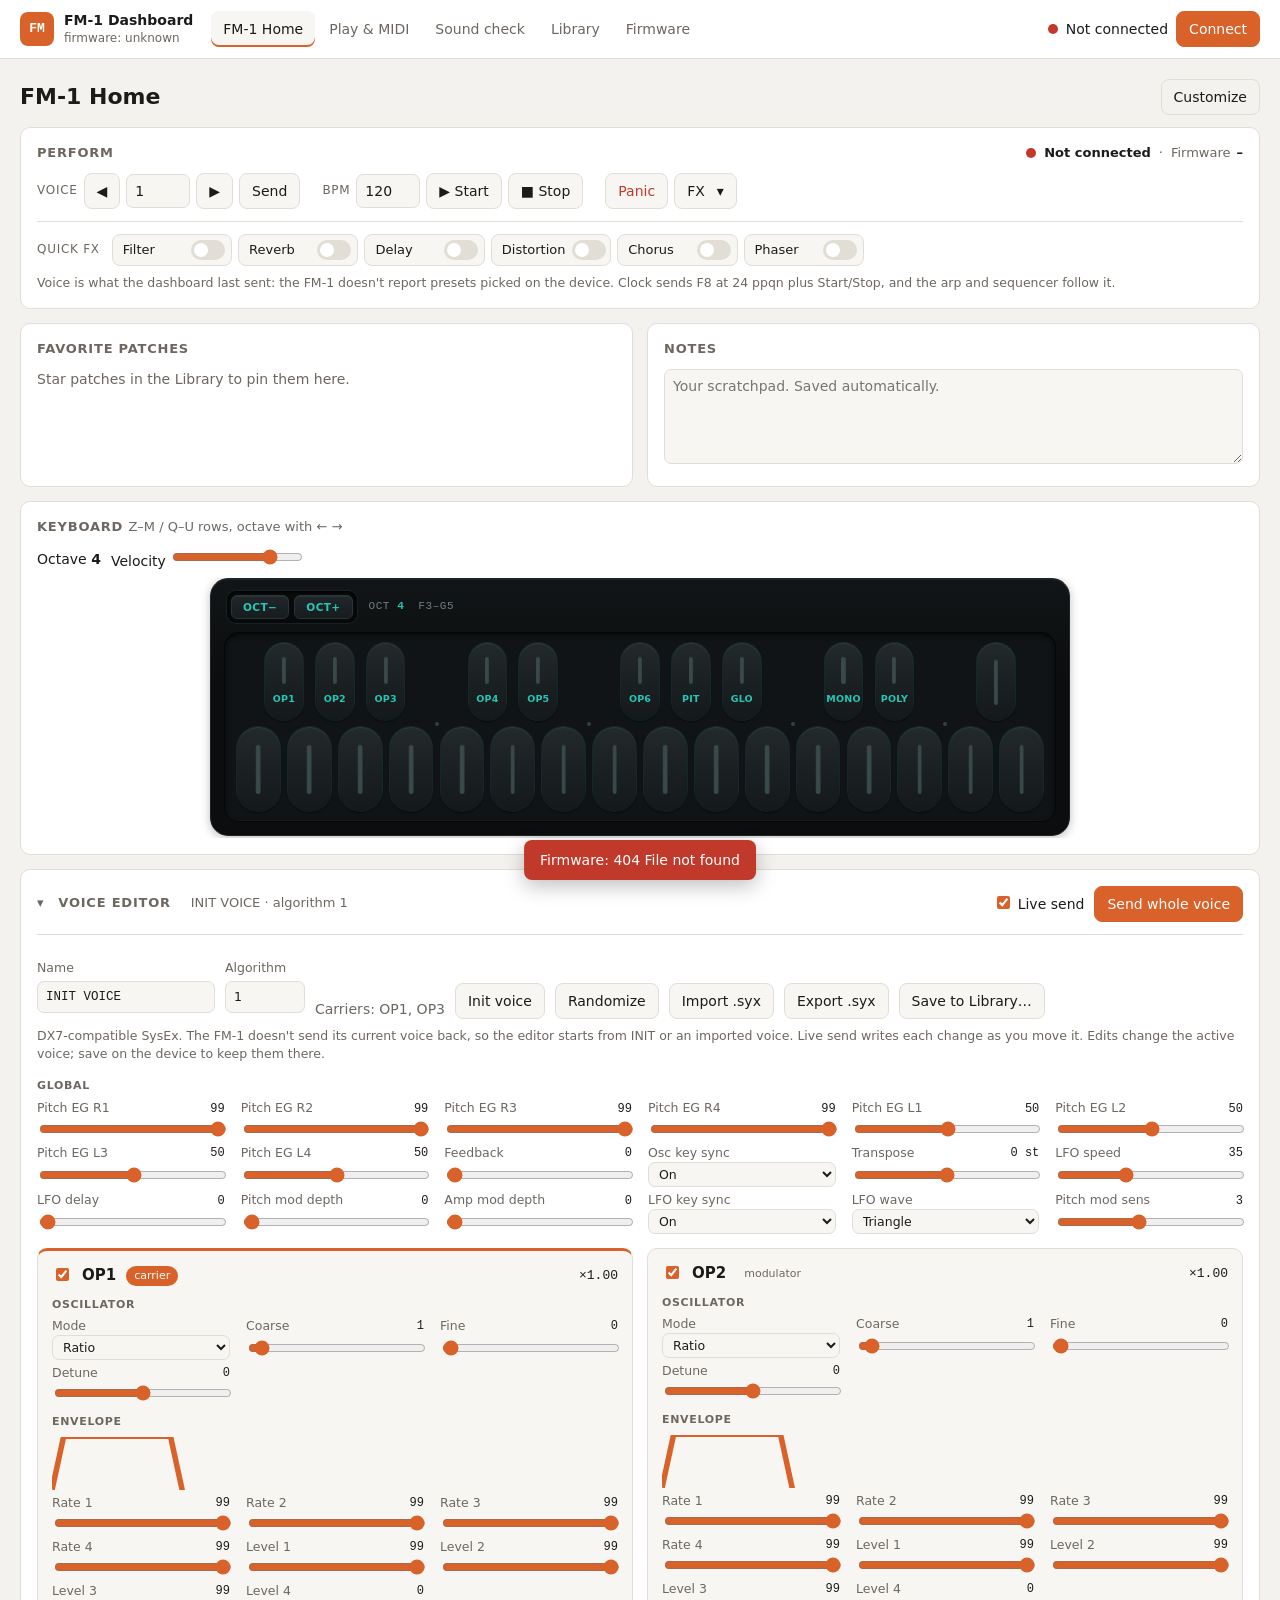
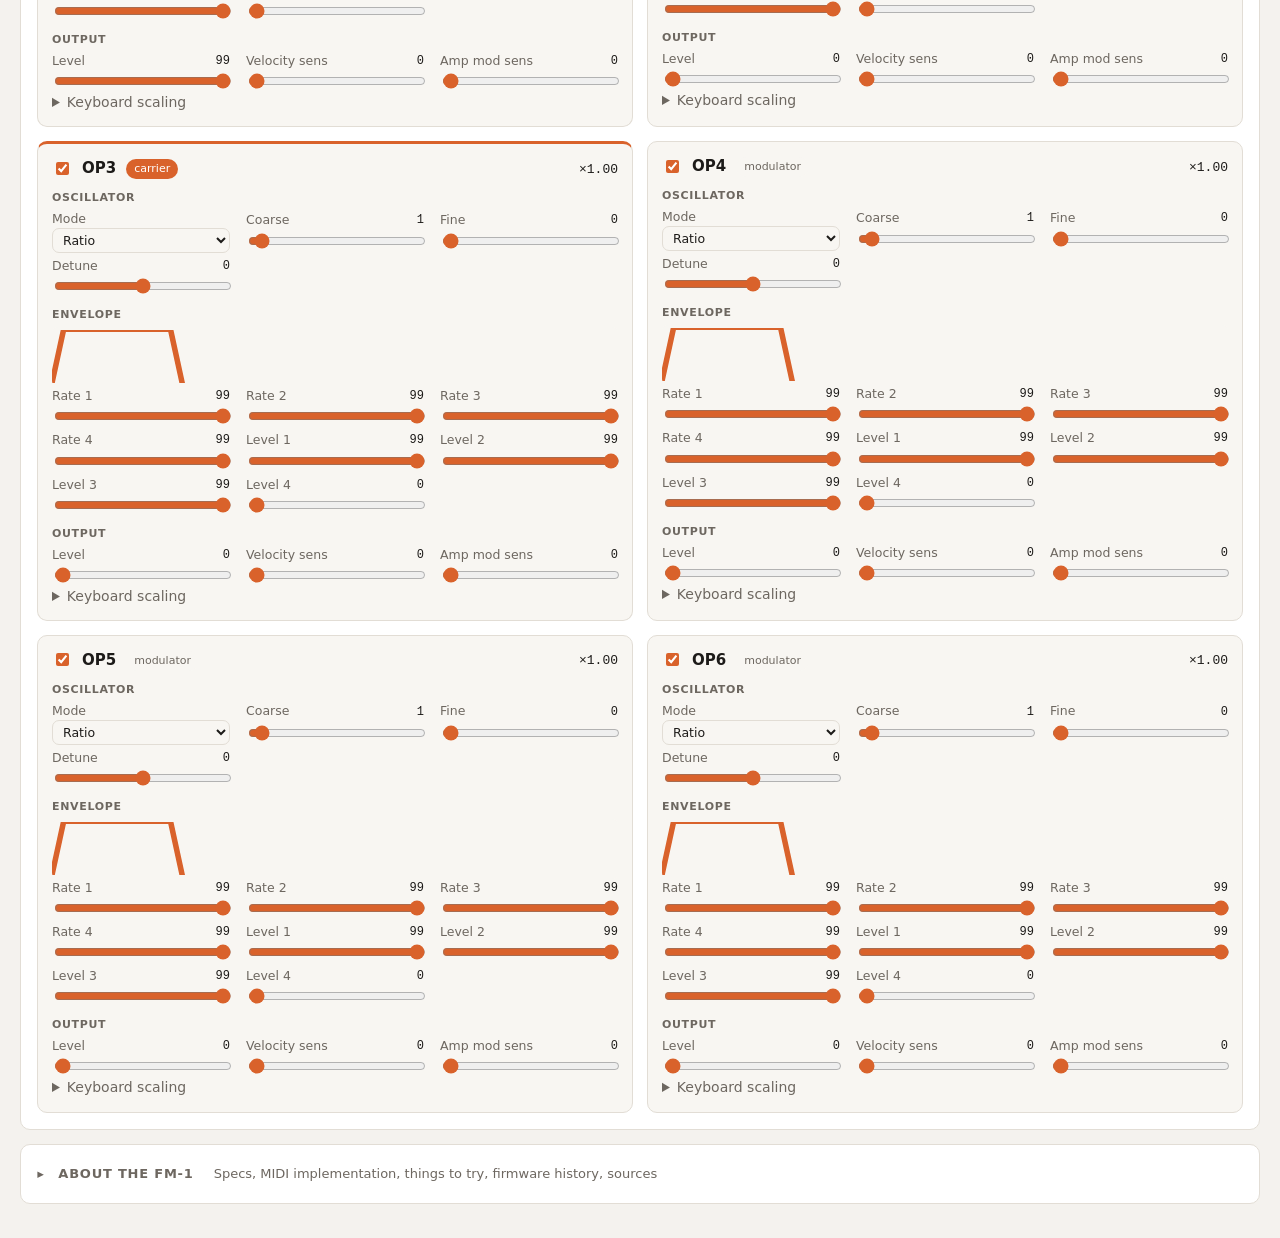
==== web/index.html @ 39724016 "Sound check: mode follows the MIDI port, auto-log stock after a revert, compact list, Run all tests " ====
<!doctype html>
<html lang="en">
<head>
  <meta charset="utf-8">
  <meta name="viewport" content="width=device-width, initial-scale=1">
  <title>FM-1 Dashboard</title>
  <link rel="icon" href="data:image/svg+xml,%3Csvg xmlns='http://www.w3.org/2000/svg' viewBox='0 0 32 32'%3E%3Crect width='32' height='32' rx='7' fill='%23e8743b'/%3E%3Ctext x='16' y='22' font-family='monospace' font-size='14' font-weight='700' text-anchor='middle' fill='white'%3EFM%3C/text%3E%3C/svg%3E">
  <link rel="stylesheet" href="style.css">
  <link rel="stylesheet" href="css/home.css">
  <link rel="stylesheet" href="css/keys.css">
  <link rel="stylesheet" href="css/play.css">
  <link rel="stylesheet" href="css/library.css">
  <link rel="stylesheet" href="css/firmware.css">
</head>
<body>
  <header class="topbar">
    <div class="brand"><span class="logo">FM</span><div><strong>FM-1 Dashboard</strong><small id="fwBadge">firmware: unknown</small></div></div>
    <nav id="tabs" role="tablist">
      <button data-tab="home" class="active">FM-1 Home</button>
      <button data-tab="play">Play &amp; MIDI</button>
      <button data-tab="check">Sound check</button>
      <button data-tab="library">Library</button>
      <button data-tab="firmware">Firmware</button>
    </nav>
    <div class="conn">
      <span id="connDot" class="dot off"></span>
      <span id="connText">Not connected</span>
      <button id="connectBtn" class="primary">Connect</button>
    </div>
  </header>

  <div id="stockWarn" class="banner hidden">
    The device is logged as running <b id="stockWarnName"></b>. Voice and FX controls target the stock M-VAVE firmware and may do nothing (or something else) here.
  </div>

  <main>
    <!-- FM-1 HOME: perform + FX, favorites, notes, keyboard, voice editor, about ---------- -->
    <section id="tab-home" class="tab active">
      <div class="section-head">
        <h1>FM-1 Home</h1>
        <button id="customizeBtn" class="ghost" aria-expanded="false" aria-controls="customizePanel">Customize</button>
      </div>
      <div id="customizePanel" class="card hidden">
        <h3>Show on FM-1 Home</h3>
        <div id="widgetToggles" class="toggles"></div>
      </div>

      <div class="card home-panel">
        <div class="panel-top">
          <h3>Perform</h3>
          <div class="widget dev-status" data-widget="status">
            <span id="homeDot" class="dot off"></span><b id="homeConn">Not connected</b>
            <span class="sep">·</span><span class="muted">Firmware</span> <b id="homeFw">–</b>
          </div>
        </div>
        <div class="widget" data-widget="perform">
          <div class="perform-bar">
            <div class="grp" role="group" aria-label="Program change">
              <span class="lbl">Voice</span>
              <button id="pcDown" title="Previous program" aria-label="Previous program">◀</button>
              <input id="pcNum" type="number" min="1" max="128" value="1" aria-label="Program number">
              <button id="pcUp" title="Next program" aria-label="Next program">▶</button>
              <button id="pcSend">Send</button>
            </div>
            <div class="grp" role="group" aria-label="MIDI clock">
              <span class="lbl">BPM</span>
              <input id="bpm" type="number" min="30" max="300" value="120" aria-label="Clock BPM">
              <button id="clockStart">▶ Start</button>
              <button id="clockStop">■ Stop</button>
            </div>
            <div class="grp">
              <button id="panicBtn" class="danger">Panic</button>
              <button id="fxToggle" class="fx-toggle" aria-expanded="false" aria-controls="fxPanel">FX<span id="fxOnCount" class="fx-count"></span><span class="caret" aria-hidden="true">▾</span></button>
            </div>
          </div>
          <div id="fxPanel" class="fx-panel hidden">
            <div class="fx-panel-head">
              <label class="fx-ch">FX channel <select id="fxCh"></select></label>
              <span class="muted">CC 0–23. CC 1 here is Filter Type, not the mod wheel.</span>
              <div class="row">
                <button id="fxSendAll" class="primary">Send all</button>
                <button id="fxSave">Save to Library…</button>
              </div>
            </div>
            <div id="fxGrid" class="fx-grid"></div>
          </div>
        </div>
        <div class="widget quick-strip" data-widget="quickfx">
          <span class="lbl">Quick FX</span>
          <div id="quickFx" class="fx-quick"></div>
        </div>
        <p class="hint widget" data-widget="perform">Voice is what the dashboard last sent: the FM-1 doesn't report presets picked on the device. Clock sends F8 at 24 ppqn plus Start/Stop, and the arp and sequencer follow it.</p>
      </div>

      <div class="grid home-duo">
        <div class="card widget" data-widget="favorites">
          <h3>Favorite patches</h3>
          <div id="favList" class="chips"><span class="muted">Star patches in the Library to pin them here.</span></div>
        </div>
        <div class="card widget" data-widget="notes">
          <h3>Notes</h3>
          <textarea id="userNotes" rows="4" placeholder="Your scratchpad. Saved automatically."></textarea>
        </div>
      </div>

      <div class="card widget" data-widget="keys">
        <h3>Keyboard <small class="muted">Z–M / Q–U rows, octave with ← →</small></h3>
        <div class="row"><span>Octave <b id="octLabel">4</b></span> <label>Velocity <input id="velocity" type="range" min="1" max="127" value="100"></label></div>
        <div id="kbHome" class="keyboard"></div>
      </div>

      <div class="card widget home-sec" data-widget="voice">
        <div class="sec-bar">
          <button class="sec-toggle" aria-expanded="true" aria-controls="voiceBody"><span class="caret" aria-hidden="true">▾</span>Voice editor</button>
          <span id="voiceSummary" class="muted sec-sum"></span>
          <div class="row sec-actions">
            <label><input id="liveSend" type="checkbox" checked> Live send</label>
            <button id="sendVoice" class="primary">Send whole voice</button>
          </div>
        </div>
        <div id="voiceBody" class="sec-body">
          <div class="row wrap">
            <label class="stack">Name <input id="voiceName" maxlength="10" class="mono"></label>
            <label class="stack">Algorithm <input id="algNum" type="number" min="1" max="32"></label>
            <span id="carriers" class="muted"></span>
            <button id="initVoiceBtn">Init voice</button>
            <button id="randVoiceBtn">Randomize</button>
            <label class="file-btn">Import .syx<input id="syxFile" type="file" accept=".syx,.SYX" hidden></label>
            <button id="exportSyx">Export .syx</button>
            <button id="saveVoicePatch">Save to Library…</button>
          </div>
          <div id="bankPick" class="hidden">
            <h3>Bank <small id="bankName" class="muted"></small></h3>
            <div id="bankVoices" class="chips"></div>
          </div>
          <p class="hint">DX7-compatible SysEx. The FM-1 doesn't send its current voice back, so the editor starts from INIT or an imported voice. Live send writes each change as you move it. Edits change the active voice; save on the device to keep them there.</p>
          <h4 class="sub">Global</h4>
          <div id="globalParams" class="param-grid"></div>
          <div id="opGrid" class="op-grid"></div>
        </div>
      </div>

      <div class="card widget home-sec" data-widget="explore">
        <div class="sec-bar">
          <button class="sec-toggle" aria-expanded="false" aria-controls="exploreBody"><span class="caret" aria-hidden="true">▾</span>About the FM-1</button>
          <span class="muted sec-sum">Specs, MIDI implementation, things to try, firmware history, sources</span>
        </div>
        <div id="exploreBody" class="sec-body hidden"></div>
      </div>
    </section>

    <!-- PLAY & MIDI -------------------------------------------------- -->
    <section id="tab-play" class="tab">
      <h1>Play &amp; MIDI <small class="muted">generic MIDI I/O, any device</small></h1>
      <div class="grid two">
        <div class="card">
          <h3>Ports &amp; channel</h3>
          <label class="stack">Output <select id="outSel"></select></label>
          <label class="stack">Input <select id="inSel"></select></label>
          <div class="row">
            <label class="stack">Note channel <select id="noteCh"></select></label>
            <label class="stack">SysEx spacing (ms) <input id="sysexGap" type="number" min="0" max="50" value="4"></label>
          </div>
          <p class="hint">The keyboard and controllers use the note channel. SysEx spacing is the pause between messages when the dashboard sends a burst of SysEx; raise it if the device drops data.</p>
          <div class="row"><button id="releaseBtn">Release MIDI port</button><span class="hint">Windows MIDI ports are exclusive: release them before another app (an editor or updater) opens the device.</span></div>
        </div>
        <div class="card">
          <h3>Controllers</h3>
          <label class="stack">Modulation (CC 1) <input id="modWheel" type="range" min="0" max="127" value="0"></label>
          <label class="stack">Pitch bend <input id="pitchBend" type="range" min="-8192" max="8191" value="0"></label>
          <label class="stack">Channel aftertouch <input id="aftertouch" type="range" min="0" max="127" value="0"></label>
          <div class="row"><label><input id="sustain" type="checkbox"> Sustain (CC 64)</label></div>
        </div>
      </div>
      <div class="grid two">
        <div class="card">
          <h3>Send a message</h3>
          <div class="row wrap play-msg">
            <label class="stack">Channel <select id="msgCh"></select></label>
            <label class="stack">Program (1–128) <input id="msgPc" type="number" min="1" max="128" value="1"></label>
            <label class="stack">Bank MSB <input id="msgBankMsb" type="number" min="0" max="127" placeholder="–"></label>
            <label class="stack">Bank LSB <input id="msgBankLsb" type="number" min="0" max="127" placeholder="–"></label>
            <button id="msgPcSend">Send PC</button>
          </div>
          <div class="row wrap play-msg">
            <label class="stack">CC (0–127) <input id="msgCc" type="number" min="0" max="127" value="7"></label>
            <label class="stack grow">Value <span class="row play-val"><input id="msgCcVal" type="range" min="0" max="127" value="100"><output id="msgCcValOut" class="mono">100</output></span></label>
            <button id="msgCcSend">Send CC</button>
          </div>
          <p class="hint"><b id="msgCcName">Volume</b>. Moving the value slider sends live. Bank Select (CC 0 / 32) goes out before the program only when filled in.</p>
        </div>
        <div class="card">
          <h3>Send raw</h3>
          <div class="row"><input id="rawHex" class="mono grow" placeholder="e.g. 90 3C 64   or   F0 7E 7F 06 01 F7"><button id="rawSend">Send</button></div>
          <div class="row"><button id="idReq" class="ghost">Identity request</button><span class="hint">Asks the connected instrument who it is (Universal SysEx). Replies, if any, show in the monitor.</span></div>
        </div>
      </div>
      <div class="card">
        <h3>Keyboard</h3>
        <div id="kbPlay" class="keyboard big"></div>
      </div>
      <div class="grid two">
        <div class="card">
          <div class="section-head"><h3>MIDI monitor</h3>
            <div class="row">
              <select id="monFilter" title="Show only this message type">
                <option value="all">All</option><option value="note">Notes</option><option value="cc">CC</option>
                <option value="pc">Program</option><option value="touch">Bend &amp; aftertouch</option>
                <option value="sysex">SysEx</option><option value="system">System / clock</option>
              </select>
              <label><input id="monOut" type="checkbox" checked> show sent</label>
              <label><input id="monClock" type="checkbox"> show clock</label>
              <button id="monExport" class="ghost">Export</button>
              <button id="monClear" class="ghost">Clear</button>
            </div>
          </div>
          <div id="monitor" class="log"></div>
        </div>
        <div class="card">
          <div class="section-head"><h3>CC discovery</h3><button id="ccClear" class="ghost">Clear</button></div>
          <p class="hint">Every controller received shows up here with its last value and range. Move a knob or fader on the device to see what it sends. Click a row to load it into <i>Send a message</i>.</p>
          <table class="table" id="ccTable"><thead><tr><th>Ch</th><th>CC</th><th>Standard name</th><th>Value</th><th>Range</th><th>Count</th></tr></thead><tbody></tbody></table>
        </div>
      </div>
    </section>

    <!-- SOUND CHECK -------------------------------------------------- -->
    <section id="tab-check" class="tab">
      <div class="section-head">
        <h1>Sound check</h1>
        <div class="row"><span id="checkSummary" class="muted"></span><button id="checkReset" class="ghost">Clear answers</button></div>
      </div>
      <div class="card safety">
        Turn the FM-1's volume up and listen. Each step plays a <b>BEFORE</b> and an <b>AFTER</b>, and the caption shows
        which is playing; answer whether you heard the difference. <b>Run all tests</b> goes through every step and waits
        for each answer. Steps put the synth back afterwards; nothing is saved on the device. The mode follows the
        firmware the FM-1's port shows.
      </div>
      <div id="checkHead" class="card"></div>
      <div id="checkList" class="check-list"></div>
    </section>

    <!-- LIBRARY ------------------------------------------------------ -->
    <section id="tab-library" class="tab">
      <div class="section-head">
        <h1>Library</h1>
        <div class="row">
          <button id="libNew" class="primary">Save current…</button>
          <label class="file-btn">Import JSON<input id="libImport" type="file" accept=".json" hidden></label>
        </div>
      </div>
      <div class="lib-toolbar">
        <input id="libSearch" type="search" placeholder="Search…" aria-label="Search patches">
        <label>Firmware <select id="libFw"></select></label>
        <label>Sort <select id="libSort">
          <option value="name">Name</option>
          <option value="firmware">Firmware</option>
          <option value="modified">Recently modified</option>
        </select></label>
        <label><input id="libGroup" type="checkbox"> Group by firmware</label>
      </div>
      <div id="libStatus" class="lib-status"></div>
      <p class="hint">Each patch is saved for one firmware, in one of that firmware's formats: a stock patch holds a voice (156 DX7 params), an FX snapshot and a program number; other firmwares store parameters, CCs or SysEx as described in <code>firmware/formats/</code>. Sending a patch made for another firmware than the one logged on the device asks first. Files live in <code>data/patches/</code>, so they're easy to back up or keep in git.</p>
      <div id="libList"></div>
    </section>

    <!-- FIRMWARE ----------------------------------------------------- -->
    <section id="tab-firmware" class="tab">
      <div class="section-head">
        <h1>Firmware</h1>
        <div class="row"><span id="fwChecked" class="muted"></span><button id="fwRefresh" class="primary">Check for updates</button><button id="fwReveal">Open library folder</button></div>
      </div>
      <div class="fw-top">
        <div class="card safety fw-safe">
          <div class="safe-item"><span class="safe-ic"><svg viewBox="0 0 24 24" class="ic"><path d="M9 2v5M15 2v5M6 7h12v4a6 6 0 0 1-12 0zM12 17v5"/></svg></span><span>Keep USB + power connected while flashing</span></div>
          <div class="safe-item"><span class="safe-ic"><svg viewBox="0 0 24 24" class="ic"><path d="M12 4l8 9H4zM4 18h16"/></svg></span><span>Release the MIDI port before M-UPGRADE</span></div>
          <div class="safe-item"><span class="safe-ic"><svg viewBox="0 0 24 24" class="ic"><circle cx="12" cy="12" r="9"/><circle cx="12" cy="12" r="4"/><path d="M5.6 5.6l3.6 3.6M18.4 5.6l-3.6 3.6M5.6 18.4l3.6-3.6M18.4 18.4l-3.6-3.6"/></svg></span><span>Hold <b>OCT−</b> at power-on for USB rescue</span></div>
          <div class="safe-item"><span class="safe-ic"><svg viewBox="0 0 24 24" class="ic"><path d="M9 14L4 9l5-5M4 9h11a5 5 0 0 1 0 10h-3"/></svg></span><span>Stock V15 + M-UPGRADE = way back</span></div>
        </div>
        <div class="card">
          <h3>On the device</h3>
          <div class="row wrap">
            <select id="fwInstalledSel"></select>
            <input id="fwInstalledVer" placeholder="version, e.g. V15">
            <input id="fwInstalledNote" class="grow" placeholder="note (optional)">
            <button id="fwMarkInstalled">Log</button>
          </div>
          <details><summary class="muted">History</summary><table class="table" id="fwHistory"><tbody></tbody></table></details>
        </div>
      </div>
      <div id="fwCards"></div>
    </section>

  </main>

  <div id="toast" class="toast hidden"></div>
  <script type="module" src="app.js"></script>
</body>
</html>
---- web/style.css ----
:root {
  --bg: #f4f2ee;
  --panel: #ffffff;
  --panel-2: #f8f6f2;
  --ink: #1d1b19;
  --muted: #6d6760;
  --line: #e2ddd5;
  --accent: #d9622b;
  --accent-ink: #ffffff;
  --ok: #2f8f5b;
  --warn: #b7791f;
  --bad: #c0392b;
  --key-white: #fdfcfa;
  --key-black: #2a2724;
  --key-on: #f0a070;
  --radius: 10px;
  --mono: ui-monospace, "Cascadia Mono", Consolas, monospace;
}
@media (prefers-color-scheme: dark) {
  :root:not([data-theme="light"]) {
    --bg: #161514; --panel: #201f1d; --panel-2: #282624; --ink: #ece8e2; --muted: #9a938a;
    --line: #36332f; --accent: #ec7a43; --key-white: #d9d4cc; --key-black: #121110; --key-on: #ec7a43;
  }
}
:root[data-theme="dark"] {
  --bg: #161514; --panel: #201f1d; --panel-2: #282624; --ink: #ece8e2; --muted: #9a938a;
  --line: #36332f; --accent: #ec7a43; --key-white: #d9d4cc; --key-black: #121110; --key-on: #ec7a43;
}

* { box-sizing: border-box; }
body {
  margin: 0; background: var(--bg); color: var(--ink);
  font: 14px/1.45 system-ui, -apple-system, "Segoe UI", sans-serif;
}
h1 { font-size: 22px; margin: 0 0 14px; }
h3 { font-size: 13px; text-transform: uppercase; letter-spacing: .06em; color: var(--muted); margin: 0 0 10px; }
h1 small, h3 small { text-transform: none; letter-spacing: 0; font-weight: 400; font-size: 13px; }
a { color: var(--accent); }
code, .mono { font-family: var(--mono); }
.muted { color: var(--muted); }
.hint { color: var(--muted); font-size: 12.5px; margin: 8px 0 0; }
.hidden { display: none !important; }

/* top bar */
.topbar {
  position: sticky; top: 0; z-index: 10; display: flex; align-items: center; gap: 18px;
  padding: 10px 20px; background: var(--panel); border-bottom: 1px solid var(--line); flex-wrap: wrap;
}
.brand { display: flex; align-items: center; gap: 10px; }
.brand small { display: block; color: var(--muted); font-size: 12px; }
.logo {
  width: 34px; height: 34px; border-radius: 8px; background: var(--accent); color: var(--accent-ink);
  display: grid; place-items: center; font: 700 13px var(--mono);
}
nav { display: flex; gap: 2px; flex-wrap: wrap; flex: 1; }
nav button { background: none; border: 0; padding: 8px 12px; border-radius: 8px; color: var(--muted); font-weight: 500; }
nav button:hover { background: var(--panel-2); color: var(--ink); }
nav button.active { background: var(--panel-2); color: var(--ink); box-shadow: inset 0 -2px var(--accent); }
.conn { display: flex; align-items: center; gap: 8px; }
.dot { width: 10px; height: 10px; border-radius: 50%; background: var(--muted); }
.dot.on { background: var(--ok); box-shadow: 0 0 0 3px color-mix(in srgb, var(--ok) 25%, transparent); }
.dot.off { background: var(--bad); }

main { padding: 20px; max-width: 1400px; margin: 0 auto; }
.tab { display: none; }
.tab.active { display: block; }
.section-head { display: flex; justify-content: space-between; align-items: center; gap: 12px; flex-wrap: wrap; margin-bottom: 12px; }
.section-head h1, .section-head h3 { margin: 0; }

.banner { background: color-mix(in srgb, var(--warn) 18%, var(--panel)); border-bottom: 1px solid var(--warn); padding: 8px 20px; }

/* layout */
.grid { display: grid; gap: 14px; margin-bottom: 14px; }
.grid.two { grid-template-columns: repeat(auto-fit, minmax(380px, 1fr)); }
.card { background: var(--panel); border: 1px solid var(--line); border-radius: var(--radius); padding: 16px; margin-bottom: 14px; }
.grid > .card { margin-bottom: 0; }
.row { display: flex; align-items: center; gap: 10px; flex-wrap: wrap; margin: 6px 0; }
.row.wrap { align-items: flex-end; }
.grow { flex: 1; min-width: 160px; }
.stack { display: flex; flex-direction: column; gap: 4px; font-size: 12.5px; color: var(--muted); margin: 6px 0; }
.stack > input, .stack > select { color: var(--ink); }

/* controls */
button, .file-btn {
  font: inherit; padding: 7px 12px; border-radius: 8px; border: 1px solid var(--line);
  background: var(--panel-2); color: var(--ink); cursor: pointer; display: inline-flex; align-items: center; gap: 6px;
}
button:hover, .file-btn:hover { border-color: var(--muted); }
button.primary { background: var(--accent); color: var(--accent-ink); border-color: var(--accent); }
button.danger { color: var(--bad); }
button.ghost { background: none; }
button:disabled { opacity: .5; cursor: default; }
input, select, textarea {
  font: inherit; padding: 6px 8px; border-radius: 7px; border: 1px solid var(--line); background: var(--panel-2); color: var(--ink);
}
input[type="number"] { width: 80px; }
input[type="range"] { accent-color: var(--accent); padding: 0; }
input[type="checkbox"] { accent-color: var(--accent); }
textarea { width: 100%; resize: vertical; }
.stack input[type="range"] { width: 100%; }

.kv { display: grid; grid-template-columns: auto 1fr; gap: 6px 14px; margin: 0; }
.kv dt { color: var(--muted); }
.kv dd { margin: 0; font-weight: 500; }

.chips { display: flex; flex-wrap: wrap; gap: 8px; }
.chip { padding: 6px 12px; border-radius: 999px; border: 1px solid var(--line); background: var(--panel-2); cursor: pointer; }
.chip:hover { border-color: var(--accent); }
.chip.sel { background: var(--accent); color: var(--accent-ink); border-color: var(--accent); }
.toggles { display: flex; flex-wrap: wrap; gap: 14px; }

/* log */
.log { font: 12px/1.5 var(--mono); height: 300px; overflow: auto; background: var(--panel-2); border-radius: 8px; padding: 8px; border: 1px solid var(--line); }
.log div { white-space: nowrap; }
.log .out { color: var(--muted); }
.log .in b { color: var(--accent); font-weight: 600; }

.table { width: 100%; border-collapse: collapse; font-size: 13px; }
.table th, .table td { text-align: left; padding: 5px 8px; border-bottom: 1px solid var(--line); }
.table th { color: var(--muted); font-weight: 500; }

/* keyboard */
.keyboard { position: relative; height: 110px; user-select: none; touch-action: none; display: flex; }
.keyboard.big { height: 150px; }
.keyboard .w { flex: 1; background: var(--key-white); border: 1px solid var(--line); border-radius: 0 0 6px 6px; position: relative; }
.keyboard .b { position: absolute; top: 0; height: 62%; background: var(--key-black); border-radius: 0 0 4px 4px; z-index: 2; }
.keyboard .on { background: var(--key-on) !important; }
.keyboard .w span { position: absolute; bottom: 4px; width: 100%; text-align: center; font-size: 10px; color: #888; }

/* voice editor */
.param-grid { display: grid; grid-template-columns: repeat(auto-fill, minmax(170px, 1fr)); gap: 4px 16px; }
.param { display: grid; grid-template-columns: 1fr auto; align-items: center; gap: 0 8px; font-size: 12.5px; }
.param label { color: var(--muted); }
.param output { font: 12px var(--mono); min-width: 3ch; text-align: right; }
.param input[type="range"] { grid-column: 1 / -1; width: 100%; }
.param select { grid-column: 1 / -1; font-size: 12.5px; padding: 3px 6px; }
.op-grid { display: grid; grid-template-columns: repeat(auto-fit, minmax(400px, 1fr)); gap: 14px; }
.op-card { background: var(--panel); border: 1px solid var(--line); border-radius: var(--radius); padding: 14px; }
.op-card.carrier { border-top: 3px solid var(--accent); }
.op-card.muted-op { opacity: .55; }
.op-head { display: flex; align-items: center; gap: 10px; margin-bottom: 8px; }
.op-head b { font-size: 15px; }
.op-head .tag { font-size: 11px; padding: 2px 8px; border-radius: 999px; background: var(--panel-2); color: var(--muted); }
.op-head .tag.car { background: var(--accent); color: var(--accent-ink); }
.op-head .freq { margin-left: auto; font: 13px var(--mono); }
.op-card h4 { margin: 10px 0 4px; font-size: 11px; color: var(--muted); text-transform: uppercase; letter-spacing: .06em; }
.eg { width: 100%; height: 60px; display: block; background: var(--panel-2); border-radius: 6px; }
.eg path { fill: none; stroke: var(--accent); stroke-width: 2; }

/* fx */
.fx-card { background: var(--panel); border: 1px solid var(--line); border-radius: var(--radius); padding: 16px; }
.fx-card.off { opacity: .7; }
.fx-head { display: flex; justify-content: space-between; align-items: center; margin-bottom: 8px; }
.fx-head b { font-size: 16px; }
.switch { position: relative; width: 42px; height: 24px; background: var(--line); border-radius: 999px; border: 0; padding: 0; }
.switch::after { content: ""; position: absolute; top: 3px; left: 3px; width: 18px; height: 18px; border-radius: 50%; background: var(--panel); transition: left .15s; }
.switch.on { background: var(--accent); }
.switch.on::after { left: 21px; }

/* library */
.lib-list { display: grid; grid-template-columns: repeat(auto-fill, minmax(300px, 1fr)); gap: 12px; }
.lib-item { background: var(--panel); border: 1px solid var(--line); border-radius: var(--radius); padding: 14px; display: flex; flex-direction: column; gap: 8px; }
.lib-item .title { display: flex; align-items: center; gap: 8px; }
.lib-item .title b { font-size: 15px; flex: 1; overflow: hidden; text-overflow: ellipsis; }
.star { background: none; border: 0; font-size: 18px; padding: 0 4px; color: var(--muted); }
.star.on { color: var(--accent); }
.badges { display: flex; gap: 6px; flex-wrap: wrap; }
.badge { font-size: 11px; padding: 2px 8px; border-radius: 999px; background: var(--panel-2); border: 1px solid var(--line); color: var(--muted); }
.badge.ok { color: var(--ok); border-color: var(--ok); }
.badge.warn { color: var(--warn); border-color: var(--warn); }
.badge.bad { color: var(--bad); border-color: var(--bad); }
.badge.accent { color: var(--accent); border-color: var(--accent); }

/* firmware */
.safety { border-left: 4px solid var(--warn); }
.fw-top { display: grid; grid-template-columns: repeat(auto-fit, minmax(380px, 1fr)); gap: 14px; }
.fw-top > .card { margin-bottom: 0; }
.fw-safe { display: grid; grid-template-columns: 1fr 1fr; gap: 10px 16px; align-content: center; }
.safe-item { display: flex; gap: 10px; align-items: center; font-size: 13px; }
.safe-ic { width: 30px; height: 30px; flex: none; border-radius: 8px; display: grid; place-items: center; background: color-mix(in srgb, var(--warn) 18%, transparent); color: var(--warn); }
.safe-ic .ic { width: 17px; height: 17px; }
.fw-title a.mini { color: var(--muted); display: inline-flex; padding: 2px; border-radius: 6px; }
.fw-title a.mini:hover { color: var(--ink); background: var(--panel-2); }
.fw-title .by + a.mini { margin-left: 4px; }
.fw-section { font-size: 15px; margin: 22px 0 10px; display: flex; align-items: center; gap: 8px; }
.fw-section .info { color: var(--muted); cursor: help; font-weight: 400; }
.fw-cards { display: grid; grid-template-columns: repeat(auto-fill, minmax(290px, 1fr)); gap: 14px; }
.fw-card { background: var(--panel); border: 1px solid var(--line); border-radius: 14px; overflow: hidden; display: flex; flex-direction: column; transition: transform .15s, box-shadow .15s; }
.fw-card:hover { transform: translateY(-2px); box-shadow: 0 8px 24px rgba(0,0,0,.18); }
.fw-card.current { border-color: hsl(var(--h) 70% 55%); box-shadow: 0 0 0 2px hsl(var(--h) 70% 55%); }

/* Header: the square LCD capture beside name, author and tagline. */
.fw-head { display: grid; grid-template-columns: 92px 1fr; gap: 12px; padding: 14px 14px 0; align-items: start; }
.fw-art { width: 92px; height: 92px; border-radius: 8px; overflow: hidden; background: #000; box-shadow: 0 1px 0 var(--line), 0 2px 8px rgba(0,0,0,.35); }
.fw-art img { width: 100%; height: 100%; object-fit: cover; display: block; }
.fw-headtext { min-width: 0; display: flex; flex-direction: column; gap: 2px; }
.fw-headtext .by { color: var(--muted); font-size: 12px; white-space: nowrap; overflow: hidden; text-overflow: ellipsis; }
.fw-headtext .fw-tag { margin-top: 4px; font-size: 13px; line-height: 1.35; display: -webkit-box; -webkit-line-clamp: 3; -webkit-box-orient: vertical; overflow: hidden; }
.fw-title .grow { flex: 1; min-width: 0; }
.fw-title .rank { font: 700 12px var(--mono); color: var(--muted); align-self: center; }
.flag { font: 700 10px var(--mono); letter-spacing: .06em; padding: 2px 7px; border-radius: 999px; color: #fff; }
.flag.on { background: var(--ok); }
.flag.up { background: var(--warn); }
.flag.new { background: var(--accent); }

.fw-body { padding: 12px 14px 14px; display: flex; flex-direction: column; gap: 8px; flex: 1; }
.fw-title { display: flex; align-items: baseline; gap: 8px; }
.fw-title b { font-size: 17px; }
.fw-title .by { color: var(--muted); font-size: 12px; margin-left: auto; white-space: nowrap; overflow: hidden; text-overflow: ellipsis; }
.fw-tag { font-size: 13.5px; }
.fw-chips { display: flex; flex-wrap: wrap; gap: 5px; }
.fw-chips span { font-size: 11.5px; padding: 2px 8px; border-radius: 999px; background: hsl(var(--h) 60% 50% / .14); color: hsl(var(--h) 55% 45%); }
@media (prefers-color-scheme: dark) { :root:not([data-theme="light"]) .fw-chips span { color: hsl(var(--h) 80% 72%); } }
:root[data-theme="dark"] .fw-chips span { color: hsl(var(--h) 80% 72%); }
.fw-stats { display: flex; gap: 12px; font-size: 12.5px; color: var(--muted); flex-wrap: wrap; align-items: center; }
.fw-stats b { color: var(--ink); font-family: var(--mono); font-weight: 600; }
.fw-actions { display: flex; gap: 6px; flex-wrap: wrap; margin-top: auto; padding-top: 4px; }
.fw-actions .btn, .fw-actions button { font-size: 13px; padding: 6px 10px; }
a.btn { display: inline-flex; align-items: center; gap: 6px; padding: 7px 12px; border-radius: 8px; border: 1px solid var(--line); background: var(--panel-2); color: var(--ink); text-decoration: none; }
a.btn:hover { border-color: var(--muted); }
a.btn.icon-only { padding: 6px 8px; }
button.got { color: var(--ok); border-color: color-mix(in srgb, var(--ok) 50%, var(--line)); }
.ic { width: 15px; height: 15px; fill: none; stroke: currentColor; stroke-width: 2; stroke-linecap: round; stroke-linejoin: round; flex: none; }
.fw-lib { display: flex; align-items: center; gap: 6px; font-size: 12px; color: var(--ok); }
.fw-more summary { cursor: pointer; color: var(--muted); font-size: 12.5px; }
.fw-more[open] { font-size: 13px; }
.fw-more p { margin: 8px 0; }
.fw-card .rel, details .rel { border-top: 1px solid var(--line); padding-top: 8px; margin-top: 8px; }
.asset { display: flex; align-items: center; gap: 8px; font-size: 12.5px; padding: 3px 0; }
.asset .name { font-family: var(--mono); flex: 1; overflow: hidden; text-overflow: ellipsis; white-space: nowrap; }
.local { background: var(--panel-2); border-radius: 8px; padding: 8px 10px; font-size: 12.5px; margin-top: 8px; }
.local .f { display: flex; gap: 8px; align-items: center; padding: 3px 0; flex-wrap: wrap; }
.local .sha { font: 11px var(--mono); color: var(--muted); flex: 1; }
.dir, .val { margin-top: 22px; }
.dir-list { list-style: none; margin: 0; padding: 0; columns: 2 460px; column-gap: 36px; font-size: 13px; }
.dir-list li { display: grid; grid-template-columns: 2.6em 1fr auto; gap: 8px; align-items: baseline; padding: 5px 0; border-bottom: 1px solid var(--line); break-inside: avoid; }
.dir-rank { color: var(--muted); font: 12px var(--mono); }
.dir-main { white-space: nowrap; overflow: hidden; text-overflow: ellipsis; }
.dir-stats { color: var(--muted); font: 11.5px var(--mono); white-space: nowrap; }
.dir-list li a { font-weight: 600; text-decoration: none; }
.dir-list li a:hover { text-decoration: underline; }
.dir-desc { color: var(--muted); }
.dir-star { color: var(--accent); margin-left: 4px; font-size: 11px; }
.dir-tag { font-size: 10.5px; margin-left: 6px; padding: 1px 6px; border-radius: 999px; border: 1px solid var(--line); color: var(--muted); }
@media (max-width: 640px) { .fw-safe { grid-template-columns: 1fr; } .fw-top { grid-template-columns: 1fr; } .dir-list li { white-space: normal; } }

/* sound check */
.check-list { display: grid; gap: 6px; }
.check { background: var(--panel); border: 1px solid var(--line); border-radius: var(--radius); padding: 8px 12px; display: grid; grid-template-columns: 1fr auto; gap: 2px 14px; align-items: center; }
.check.running { border-color: var(--accent); box-shadow: 0 0 0 1px var(--accent); }
.check.awaiting { border-color: var(--ok); box-shadow: 0 0 0 1px var(--ok); }
.check .t { font-weight: 600; font-size: 14px; }
.check .expect { color: var(--muted); font-size: 12.5px; line-height: 1.35; }
.check .check-params { display: flex; gap: 10px; flex-wrap: wrap; margin-top: 4px; font-size: 12.5px; }
.check .check-params label.inline { display: inline-flex; align-items: center; gap: 6px; color: var(--muted); }
.check .check-params input { width: 70px; }
.check .caption { grid-column: 1 / -1; font: 600 13px var(--mono); color: var(--accent); }
.check .caption:empty { display: none; }
.check .answers { display: flex; gap: 6px; flex-wrap: wrap; justify-content: flex-end; }
.check .answers button.sel-yes { background: var(--ok); color: #fff; border-color: var(--ok); }
.check .answers button.sel-no { background: var(--bad); color: #fff; border-color: var(--bad); }
.check .answers button.sel-unsure { background: var(--warn); color: #fff; border-color: var(--warn); }
.check .answers button.was { background: var(--panel-2); color: var(--muted); border-color: var(--line); }
@media (max-width: 640px) { .check { grid-template-columns: 1fr; } .check .answers { justify-content: flex-start; } }

/* validation (orange octopus) */
.octo-wrap { display: inline-flex; align-items: center; cursor: help; }
.octo { width: 20px; height: 20px; display: block; filter: drop-shadow(0 1px 1px rgba(0,0,0,.25)); }
.octo-wrap.older { opacity: .45; filter: grayscale(.3); }
.fw-title .octo-wrap { align-self: center; }
.val h3 { display: flex; align-items: center; gap: 8px; }
.val-row { display: flex; align-items: center; gap: 10px; padding: 7px 0; border-bottom: 1px solid var(--line); font-size: 13px; flex-wrap: wrap; }
.val-row .grow { flex: 1; min-width: 0; }
.val-steps { color: var(--ok); font-size: 12px; }
.val details { margin-top: 10px; }

/* explore */
.explore-grid { display: grid; grid-template-columns: repeat(auto-fit, minmax(340px, 1fr)); gap: 14px; }
.explore-grid ul { margin: 0; padding-left: 18px; }
.explore-grid li { margin: 3px 0; }

.toast {
  position: fixed; bottom: 20px; left: 50%; transform: translateX(-50%); background: var(--ink); color: var(--bg);
  padding: 10px 16px; border-radius: 8px; z-index: 100; max-width: 90vw; box-shadow: 0 6px 20px rgba(0,0,0,.25);
}
.toast.err { background: var(--bad); color: #fff; }

@media (max-width: 640px) {
  main { padding: 12px 16px; }
  .topbar { padding: 10px 16px; }
  .grid.two, .op-grid, .fw-cards { grid-template-columns: 1fr; }
}
---- web/css/home.css ----
/* home.css: owned by the home feature. Feature-specific styles go here, not in style.css. */
/* FM-1 Home: perform bar + FX pull-down, favorites/notes, keyboard, voice editor, about. */

.home-panel .lbl { font-size: 12px; color: var(--muted); text-transform: uppercase; letter-spacing: .06em; }

/* Perform panel */
.home-panel .panel-top { display: flex; align-items: center; justify-content: space-between; gap: 8px 16px; flex-wrap: wrap; margin-bottom: 10px; }
.home-panel .panel-top h3 { margin: 0; }
.dev-status { display: flex; align-items: center; gap: 6px; font-size: 13px; flex-wrap: wrap; }
.dev-status .dot { margin-right: 2px; }
.dev-status .sep { color: var(--muted); margin: 0 2px; }

.perform-bar { display: flex; flex-wrap: wrap; align-items: center; gap: 10px 22px; }
.perform-bar .grp { display: flex; align-items: center; gap: 6px; flex-wrap: wrap; }
.perform-bar input[type="number"] { width: 64px; }

.fx-toggle .caret, .sec-toggle .caret { display: inline-block; transition: transform .15s; }
.fx-toggle .fx-count { color: var(--muted); font-size: 12.5px; }
.fx-toggle.open { border-color: var(--accent); box-shadow: inset 0 -2px var(--accent); }
.fx-toggle.open .caret { transform: rotate(180deg); }

/* FX drawer: opens in place under the perform bar */
.fx-panel { margin-top: 12px; padding: 12px; border: 1px solid var(--line); border-radius: var(--radius); background: var(--panel-2); }
.fx-panel-head { display: flex; align-items: center; gap: 8px 16px; flex-wrap: wrap; margin-bottom: 10px; }
.fx-panel-head .row { margin: 0 0 0 auto; }
.fx-ch { display: flex; align-items: center; gap: 6px; font-size: 13px; }
/* At most three units per row (3x2), dropping to two or one column when narrow. */
.fx-grid { display: grid; grid-template-columns: repeat(auto-fill, minmax(min(100%, max(220px, calc((100% - 20px) / 3))), 1fr)); gap: 10px; }
.fx-grid .fx-card { padding: 12px; }
.fx-grid .fx-head b { font-size: 14.5px; }

/* Quick FX strip (hidden while the full FX drawer is open) */
.quick-strip { display: flex; align-items: center; gap: 8px 12px; margin-top: 12px; padding-top: 12px; border-top: 1px solid var(--line); flex-wrap: wrap; }
.home-panel.fx-open .quick-strip { display: none; }
.fx-quick { display: grid; grid-template-columns: repeat(auto-fill, minmax(118px, 1fr)); gap: 6px; flex: 1; min-width: 0; }
.fx-quick .q { display: flex; justify-content: space-between; align-items: center; gap: 6px; padding: 5px 6px 5px 10px; border: 1px solid var(--line); border-radius: 8px; background: var(--panel-2); font-size: 13px; }
.fx-quick .switch { width: 34px; height: 20px; flex: none; }
.fx-quick .switch::after { width: 14px; height: 14px; }
.fx-quick .switch.on::after { left: 17px; }

/* Favorites + notes side by side */
.home-duo { grid-template-columns: repeat(auto-fit, minmax(min(320px, 100%), 1fr)); }

/* Collapsible sections (voice editor, about) */
.sec-bar { display: flex; align-items: center; gap: 8px 14px; flex-wrap: wrap; }
.sec-toggle { background: none; border: 0; padding: 4px 6px 4px 0; font-size: 13px; font-weight: 600; text-transform: uppercase; letter-spacing: .06em; color: var(--muted); }
.sec-toggle:hover { color: var(--ink); }
.sec-toggle .caret { margin-right: 8px; }
.sec-toggle[aria-expanded="false"] .caret { transform: rotate(-90deg); }
.sec-sum { font-size: 13px; min-width: 0; overflow: hidden; text-overflow: ellipsis; white-space: nowrap; flex: 1; }
.sec-actions { margin: 0 0 0 auto; }
.sec-body { margin-top: 12px; padding-top: 12px; border-top: 1px solid var(--line); }
.sec-body h4.sub { margin: 14px 0 6px; font-size: 11px; color: var(--muted); text-transform: uppercase; letter-spacing: .06em; }
.sec-body .op-grid { margin-top: 14px; grid-template-columns: repeat(auto-fit, minmax(min(400px, 100%), 1fr)); }
.sec-body .op-card, .sec-body .explore-grid .card { background: var(--panel-2); }
.sec-body .explore-grid { grid-template-columns: repeat(auto-fit, minmax(min(340px, 100%), 1fr)); }
.sec-body .explore-grid .card { margin-bottom: 0; overflow-x: auto; }

@media (max-width: 640px) {
  .perform-bar { gap: 10px 14px; }
  .fx-panel { padding: 10px; }
  .fx-panel-head .row { margin-left: 0; }
  .sec-actions { margin-left: 0; }
  .sec-sum { flex-basis: 100%; order: 3; }
}

/* Nav (owned by the home feature): one scrollable row on phones instead of a squeezed column. */
@media (max-width: 640px) {
  #tabs { order: 3; flex: 1 1 100%; flex-wrap: nowrap; overflow-x: auto; scrollbar-width: none; }
  #tabs button { white-space: nowrap; flex: none; }
  .topbar .conn { margin-left: auto; }
}
---- web/css/keys.css ----
/* keys.css: owned by the keys feature. Feature-specific styles go here, not in style.css. */

/* ---------------------------------------------------------------- FM-1 key bed (Home, web/fm1keys.js)
   Modelled on the FM-1's straight-on product shot: black body, recessed key bed, 16 wide
   pills below 11 narrower ones, light pipes in each key. Always dark (it's the device),
   with teal accents for the black/teal unit. */

.keyboard.fm1 {
  --fm1-body: #0b0d0e;
  --fm1-edge: #1f2527;
  --fm1-bed: #111416;
  --fm1-key: #1a1f21;
  --fm1-key-hi: #232a2c;
  --fm1-teal: #26c6b5;
  --fm1-teal-hi: #6ff3e4;
  --fm1-teal-dim: rgba(38, 198, 181, .55);
  --fm1-pipe: #3a4a4b;
  display: block; height: auto; touch-action: pan-x;
  overflow-x: auto; overflow-y: hidden; -webkit-overflow-scrolling: touch;
  scrollbar-width: thin; scrollbar-color: #2b3437 transparent; padding-bottom: 2px;
}

.fm1-body {
  min-width: 500px; max-width: 860px; margin: 0 auto;
  padding: 12px 14px 14px;
  background: linear-gradient(180deg, #121517 0%, var(--fm1-body) 40%);
  border: 1px solid var(--fm1-edge); border-radius: 18px;
  box-shadow: inset 0 1px 0 rgba(255, 255, 255, .05), 0 2px 10px rgba(0, 0, 0, .25);
}

/* strip above the keys: OCT- / OCT+ and the range readout */
.fm1-strip { display: flex; align-items: center; gap: 12px; margin: 0 2px 10px; }
.fm1-oct {
  display: flex; gap: 5px; padding: 4px; border-radius: 9px;
  background: #07090a; box-shadow: inset 0 1px 2px rgba(0, 0, 0, .8), 0 0 0 1px #1a2022;
}
.fm1-octbtn {
  font: 600 10.5px/1 system-ui, "Segoe UI", sans-serif; letter-spacing: .04em;
  color: var(--fm1-teal); background: linear-gradient(180deg, #20272a, #171c1e);
  border: 1px solid #2a3336; border-radius: 6px; padding: 6px 11px; min-width: 50px;
  cursor: pointer; box-shadow: inset 0 1px 0 rgba(255, 255, 255, .06);
}
.fm1-octbtn:hover:not(:disabled) { border-color: var(--fm1-teal-dim); }
.fm1-octbtn:active:not(:disabled) { transform: translateY(1px); color: var(--fm1-teal-hi); box-shadow: 0 0 8px rgba(38, 198, 181, .35); }
.fm1-octbtn:focus-visible { outline: 2px solid var(--fm1-teal); outline-offset: 2px; }
.fm1-octbtn:disabled { color: #3d4a4c; cursor: default; }
.fm1-read {
  display: flex; gap: 14px; font: 11px/1 ui-monospace, "Cascadia Mono", Consolas, monospace;
  color: #6f7f80; letter-spacing: .05em;
}
.fm1-read b { color: var(--fm1-teal); font-weight: 600; }

/* recessed key bed: 32 half-columns, rows = top pills / dot line / bottom pills */
.fm1-bed {
  display: grid; grid-template-columns: repeat(32, minmax(0, 1fr));
  grid-template-rows: auto 7px auto; align-items: center;
  padding: 10px 8px 10px; border-radius: 14px; background: var(--fm1-bed);
  box-shadow: inset 0 2px 5px rgba(0, 0, 0, .75), inset 0 -1px 0 rgba(255, 255, 255, .04), 0 0 0 1px #050607;
  user-select: none; -webkit-user-select: none;
}

.fk {
  position: relative; justify-self: center; width: 84%;
  border-radius: 999px; cursor: pointer; touch-action: none;
  background: linear-gradient(180deg, var(--fm1-key-hi) 0%, var(--fm1-key) 55%, #15191b 100%);
  box-shadow: 0 0 0 1px rgba(38, 198, 181, .14), 0 2px 2px rgba(0, 0, 0, .6), inset 0 1px 0 rgba(255, 255, 255, .07);
  transition: background .08s, box-shadow .08s, transform .05s;
  -webkit-tap-highlight-color: transparent;
}
.fk.white { grid-row: 3; aspect-ratio: 1 / 1.95; }
.fk.top   { grid-row: 1; width: 74%; aspect-ratio: 1 / 2.05; }
.fk:hover { box-shadow: 0 0 0 1px rgba(38, 198, 181, .38), 0 2px 2px rgba(0, 0, 0, .6), inset 0 1px 0 rgba(255, 255, 255, .07); }

/* light pipe in each key */
.fk .led {
  position: absolute; left: 50%; width: 11%; min-width: 3px; transform: translateX(-50%);
  top: 20%; bottom: 20%; border-radius: 3px; background: var(--fm1-pipe);
  box-shadow: inset 0 1px 1px rgba(0, 0, 0, .5);
  transition: background .08s, box-shadow .08s;
}
.fk.lab .led { top: 17%; bottom: 47%; }
.fk .lbl {
  position: absolute; left: 0; right: 0; bottom: 22%; text-align: center; pointer-events: none;
  font: 600 clamp(7px, .95vw, 9.5px)/1 system-ui, "Segoe UI", sans-serif; letter-spacing: .02em;
  color: var(--fm1-teal); white-space: nowrap;
}

.fm1-dot {
  grid-row: 2; justify-self: center; width: 4px; height: 4px; border-radius: 50%;
  background: #34403f;
}

/* pressed / lit (pointer, computer keys, incoming MIDI). Beats .keyboard .on in style.css. */
.keyboard.fm1 .fk.on {
  background: linear-gradient(180deg, #17393a 0%, #12302f 60%, #0f2726 100%) !important;
  box-shadow: 0 0 0 1px var(--fm1-teal), 0 0 14px rgba(38, 198, 181, .45), inset 0 1px 3px rgba(0, 0, 0, .5);
  transform: translateY(1px) scale(.985);
}
.keyboard.fm1 .fk.on .led { background: var(--fm1-teal-hi); box-shadow: 0 0 6px var(--fm1-teal), 0 0 2px #fff; }
.keyboard.fm1 .fk.on .lbl { color: var(--fm1-teal-hi); }

@media (max-width: 560px) {
  .fm1-body { padding: 10px 10px 12px; border-radius: 14px; }
  .fm1-bed { padding: 8px 6px; border-radius: 11px; }
}
@media (prefers-reduced-motion: reduce) {
  .fk, .fk .led { transition: none; }
  .keyboard.fm1 .fk.on { transform: none; }
}
---- web/css/play.css ----
/* play.css: owned by the play feature. Feature-specific styles go here, not in style.css. */

/* Two-column grids collapse cleanly on narrow screens (the shared minmax(380px) would overflow a phone). */
#tab-play .grid.two { grid-template-columns: repeat(auto-fit, minmax(min(380px, 100%), 1fr)); }
#tab-play h1 small { font-size: 14px; font-weight: 400; }

/* Send a message */
#tab-play .play-msg { align-items: flex-end; }
#tab-play .play-msg .stack { margin: 0; }
#tab-play .play-msg input[type="number"] { width: 72px; }
#tab-play .play-val { margin: 0; gap: 8px; flex-wrap: nowrap; }
#tab-play .play-val input[type="range"] { flex: 1; min-width: 100px; }
#tab-play .play-val output { min-width: 3ch; text-align: right; color: var(--ink); }

/* Monitor and CC discovery */
#tab-play .section-head .row { margin: 0; }
#tab-play #monitor div { overflow: hidden; text-overflow: ellipsis; }
#tab-play #ccTable tbody tr { cursor: pointer; }
#tab-play #ccTable tbody tr:hover { background: var(--panel-2); }
#tab-play #ccTable td:nth-child(n+4), #tab-play #ccTable th:nth-child(n+4) { font-variant-numeric: tabular-nums; }
---- web/css/library.css ----
/* library.css: owned by the library feature. Feature-specific styles go here, not in style.css. */

.lib-toolbar { display: flex; flex-wrap: wrap; gap: 8px 14px; align-items: center; margin-bottom: 8px; }
.lib-toolbar label { display: inline-flex; align-items: center; gap: 6px; color: var(--muted); font-size: 13px; }
.lib-toolbar select { color: var(--ink); }
.lib-toolbar #libSearch { min-width: 200px; flex: 0 1 260px; }
.lib-status { display: flex; flex-wrap: wrap; gap: 6px 18px; align-items: center; font-size: 13px; }
.lib-errors summary { cursor: pointer; list-style: none; display: inline-block; }
.lib-errors ul { margin: 6px 0 0; padding-left: 18px; font-size: 12px; }

#libList { margin-top: 12px; }
.lib-group { margin-bottom: 18px; }
.lib-group-head { font-size: 15px; margin: 4px 0 10px; display: flex; align-items: center; gap: 8px; }
.lib-group-head .muted { font-weight: 400; }

/* Compact rows: star | name | firmware | format · contents | modified | actions,
   then an optional second line (notes, reasons) and the expanding confirm/details. */
.lib-rows { background: var(--panel); border: 1px solid var(--line); border-radius: var(--radius); overflow: hidden; }
.lib-row {
  display: grid; align-items: center; gap: 4px 12px; padding: 5px 12px; border-bottom: 1px solid var(--line);
  /* fixed widths so every row lines up under the header */
  grid-template-columns: 22px minmax(140px, 1.3fr) 128px minmax(0, 2fr) 82px 262px;
  font-size: 13px;
}
.lib-row:last-child { border-bottom: 0; }
.lib-row:hover:not(.lib-head) { background: var(--panel-2); }
.lib-row.other-fw { box-shadow: inset 3px 0 0 var(--warn); }
.lib-head { font-size: 11px; color: var(--muted); text-transform: uppercase; letter-spacing: .06em; padding-top: 7px; padding-bottom: 7px; background: var(--panel-2); }
.lib-row .star { font-size: 16px; padding: 0; line-height: 1; }
.lib-row > .fw-chip { justify-self: start; max-width: 100%; }
.lib-name { display: flex; align-items: center; gap: 6px; min-width: 0; }
.lib-name b { overflow: hidden; text-overflow: ellipsis; white-space: nowrap; }
.lib-name .badge { flex: none; }
.lib-info { display: flex; gap: 5px; align-items: center; min-width: 0; overflow: hidden; white-space: nowrap; mask-image: linear-gradient(90deg, #000 92%, transparent); }
.lib-info .badge { flex: none; }
.lib-date { color: var(--muted); font: 12px var(--mono); }
.lib-head-actions { text-align: right; }
/* ✎ shows on row hover/focus (always on touch screens) */
.lib-edit { flex: none; background: none; border: 0; padding: 0 4px; color: var(--muted); font-size: 13px; opacity: 0; }
.lib-row:hover .lib-edit, .lib-edit:focus-visible { opacity: 1; }
@media (hover: none) { .lib-edit { opacity: 1; } }
.lib-edit:hover { color: var(--accent); }
.lib-row.editing { background: var(--panel-2); }
.lib-row.editing .lib-info { mask-image: none; overflow: visible; }
.lib-edit-name, .lib-edit-tags { width: 100%; padding: 3px 8px; font-size: 13px; }
.lib-edit-name { font-weight: 600; }
.lib-actions { display: flex; gap: 4px; justify-content: flex-end; }
.lib-actions button { padding: 3px 9px; font-size: 12.5px; }
.lib-sub { grid-column: 2 / -1; color: var(--muted); font-size: 12px; white-space: nowrap; overflow: hidden; text-overflow: ellipsis; margin-top: -2px; }
.lib-sub > span + span::before { content: " · "; }
.lib-row > .lib-confirm, .lib-row > .lib-details { grid-column: 1 / -1; }
.lib-row .small, .lib-details .small { font-size: 12px; }
@media (max-width: 900px) {
  .lib-head { display: none; }
  .lib-row { grid-template-columns: 22px minmax(0, 1fr) max-content; }
  .lib-row > .fw-chip { grid-column: 2; justify-self: start; }
  .lib-info, .lib-date { grid-column: 2 / -1; }
  .lib-actions { grid-column: 2 / -1; justify-content: flex-start; }
}
.fw-chip, .fmt-chip {
  font-size: 12px; padding: 2px 9px; border-radius: 6px; border: 1px solid var(--line);
  background: var(--panel-2); max-width: 100%; overflow: hidden; text-overflow: ellipsis; white-space: nowrap;
}
.fw-chip { font-weight: 600; }
.fw-chip.ok { border-color: var(--ok); color: var(--ok); }
.fw-chip.warn { border-color: var(--warn); color: var(--warn); }
.fmt-chip { color: var(--muted); font-family: var(--mono); font-size: 11.5px; }
.lib-why { color: var(--warn); }

.lib-confirm {
  display: flex; flex-wrap: wrap; align-items: center; justify-content: space-between; gap: 6px 12px;
  padding: 4px 10px; margin: 2px 0; border-radius: 8px; font-size: 13px;
  border: 1px solid var(--warn); background: color-mix(in srgb, var(--warn) 12%, var(--panel));
}
.lib-confirm .row { margin: 0; gap: 6px; }
.lib-confirm button { padding: 3px 10px; font-size: 12.5px; }
.lib-details { border-top: 1px solid var(--line); padding-top: 8px; font-size: 13px; display: flex; flex-direction: column; gap: 6px; }
.lib-details h4 { margin: 10px 0 4px; font-size: 11px; color: var(--muted); text-transform: uppercase; letter-spacing: .06em; }
.lib-table { width: 100%; font-size: 12.5px; }
.lib-table td, .lib-table th { padding: 3px 6px; }
.lib-table .num { width: 6em; padding: 3px 6px; }
.lib-table select { padding: 3px 6px; }
.lib-sysex { font-size: 12px; background: var(--panel-2); border: 1px solid var(--line); border-radius: 6px; padding: 6px 8px; overflow-x: auto; white-space: nowrap; }

.lib-save { width: min(440px, calc(100vw - 32px)); }
.lib-save .grow { flex: 1; }
.lib-save .row { align-items: flex-end; }
.lib-save-content { display: flex; flex-direction: column; gap: 6px; margin: 8px 0; padding: 10px; border: 1px solid var(--line); border-radius: 8px; background: var(--panel-2); }
.lib-save-content label { display: flex; align-items: center; gap: 6px; }
.lib-save-content label.stack { align-items: stretch; }
#sdExists { color: var(--warn); }

/* Home favourites for another firmware than the logged one */
.chip.fw-other { border-style: dashed; color: var(--muted); }
---- web/css/firmware.css ----
/* firmware.css: owned by the firmware feature. Feature-specific styles go here, not in style.css. */

/* Neutral stand-in screen for cards built from GitHub metadata (never a fetched screenshot). */
.fw-art.ph { display: grid; place-items: center; background:
  repeating-linear-gradient(0deg, rgba(255,255,255,.035) 0 1px, transparent 1px 4px), #111; }
.fw-art.ph span { font: 700 11px var(--mono); letter-spacing: .08em; color: rgba(255,255,255,.38);
  text-align: center; padding: 0 6px; line-height: 1.3; word-break: break-word; }

/* "not curated yet" marker next to the author */
.fw-uncur { margin-left: 6px; font-size: 10.5px; padding: 0 6px; border-radius: 999px;
  border: 1px dashed var(--line); color: var(--muted); cursor: help; }

/* partial / cached data hints */
.fw-partial { font-size: 10.5px; padding: 0 6px; border-radius: 999px; border: 1px solid var(--warn);
  color: var(--warn); cursor: help; }

/* greyed octopus: validated, but a newer stable release is out */
.octo-wrap.older { opacity: .5; filter: grayscale(1); }
/* outcome colours: orange = validated, purple = with issues, red = failed */
.octo-wrap.clean { --octo: #F07A2B; }
.octo-wrap.issues { --octo: #9B5DE5; }
.octo-wrap.failed { --octo: #E03C31; }
.val-label { font-size: 11px; padding: 1px 7px; border-radius: 999px; border: 1px solid; }
.val-label.issues { color: #9B5DE5; }
.val-label.failed { color: #E03C31; }
.val-steps.issues { color: #9B5DE5; }
.val-steps.failed { color: #E03C31; }
.val-note { flex: 1; min-width: 0; color: var(--muted); font-size: 12px; white-space: nowrap; overflow: hidden; text-overflow: ellipsis; }
.val-legend { display: inline-flex; align-items: center; gap: 4px 6px; flex-wrap: wrap; font-size: 12px; }
.val-legend .octo { width: 15px; height: 15px; }
.val-legend .octo-wrap + .octo-wrap, .val-legend .octo-wrap { margin-left: 8px; }
.val-legend .octo-wrap:first-child { margin-left: 0; }
.dir-main .octo-wrap { margin-left: 5px; vertical-align: -3px; }
.dir-main .octo { width: 15px; height: 15px; }

/* card traits: egg open/closed source, green checksum, blue first-aid revert; grey = no or unknown */
.fw-headtext .by { display: flex; align-items: center; gap: 6px; }
.fw-headtext .by .by-name { min-width: 0; overflow: hidden; text-overflow: ellipsis; }
.fw-tools { display: inline-flex; align-items: center; gap: 3px; margin-left: auto; flex: none; }
.fw-tools a.mini { color: var(--muted); display: inline-flex; padding: 1px; border-radius: 6px; }
.fw-tools a.mini:hover { color: var(--ink); background: var(--panel-2); }
.fw-tools a.mini .ic { width: 16px; height: 16px; }
.fw-tools .fw-traits { margin-left: 4px; }
.fw-traits { display: inline-flex; gap: 3px; flex: none; }
/* top line: name left, octopus alone on the right, 1.5x size */
.fw-title { min-height: 30px; }
.fw-title .octo { width: 30px; height: 30px; }
.trait { display: inline-flex; cursor: help; }
.trait svg { width: 17px; height: 17px; display: block; }
.trait .shell { fill: #F1E6CC; stroke: #A8916A; stroke-width: 1; stroke-linejoin: round; }
.trait .yolk { fill: #F2B705; }
.trait.sum .bg { fill: #2FB36A; }
.trait.sum .fg { stroke: #fff; }
.trait.aid .bg { fill: #2F7DE1; }
.trait.aid .fg-fill { fill: #fff; }
.trait.off .bg { fill: #8A9099; }
.trait.off { opacity: .4; }
.fw-legend-row { display: flex; justify-content: flex-start; align-items: center; flex-wrap: wrap; gap: 4px 12px; margin: 4px 0 -6px; }
.legend-sep { width: 1px; height: 14px; background: var(--line); }
.trait-legend { display: inline-flex; align-items: center; gap: 4px; flex-wrap: wrap; font-size: 12px; }
.trait-legend .trait svg { width: 15px; height: 15px; }
.trait-legend .trait:not(:first-child), .trait-off-note { margin-left: 8px; }
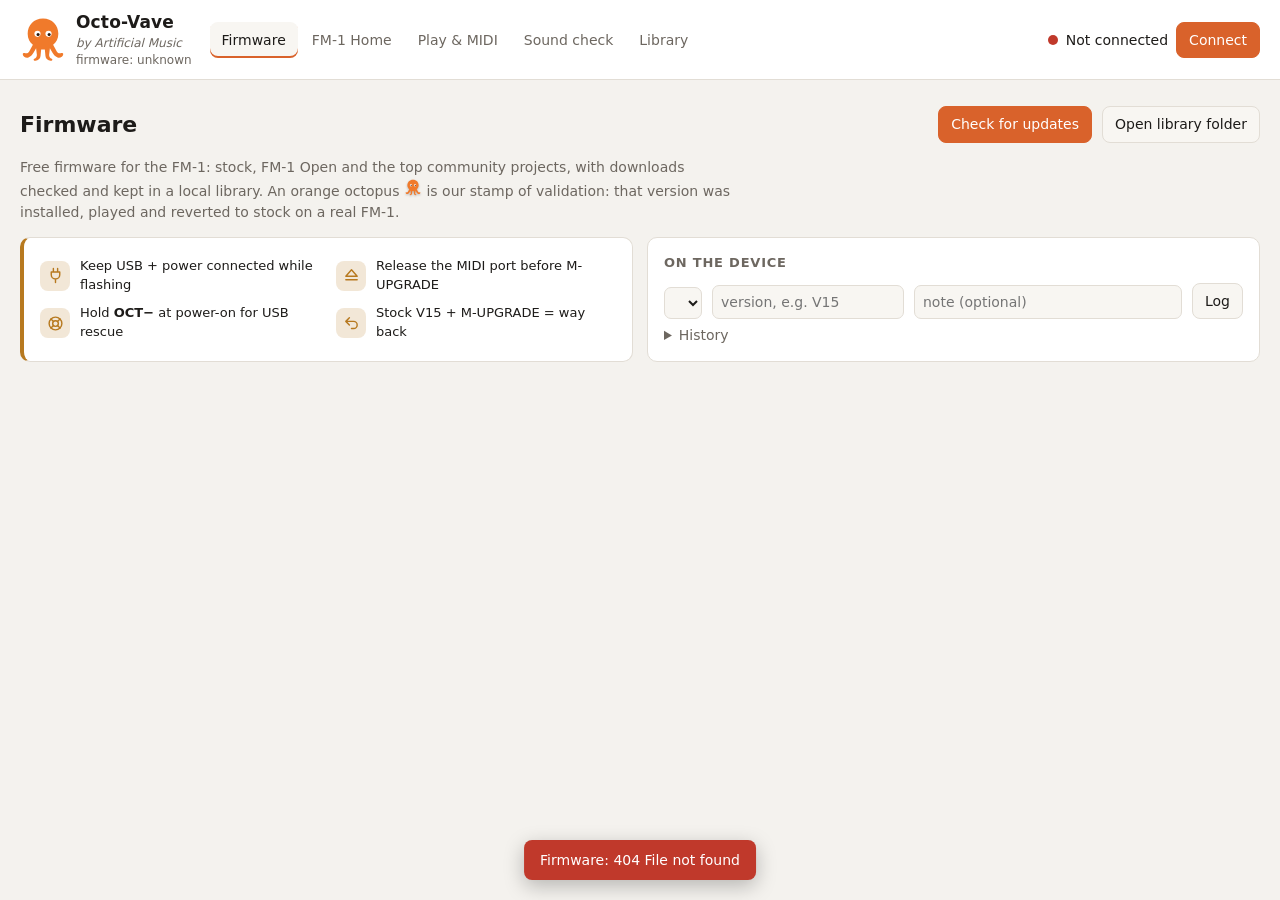
==== commit 7e992279: "Rename to Octo-Vave by Artificial Music Orange octopus logo and favicon, Firmware tab first and open" ====
--- a/web/index.html
+++ b/web/index.html
@@ -3,8 +3,8 @@
 <head>
   <meta charset="utf-8">
   <meta name="viewport" content="width=device-width, initial-scale=1">
-  <title>FM-1 Dashboard</title>
-  <link rel="icon" href="data:image/svg+xml,%3Csvg xmlns='http://www.w3.org/2000/svg' viewBox='0 0 32 32'%3E%3Crect width='32' height='32' rx='7' fill='%23e8743b'/%3E%3Ctext x='16' y='22' font-family='monospace' font-size='14' font-weight='700' text-anchor='middle' fill='white'%3EFM%3C/text%3E%3C/svg%3E">
+  <title>Octo-Vave</title>
+  <link rel="icon" href="data:image/svg+xml,%3Csvg xmlns='http://www.w3.org/2000/svg' viewBox='2 2 28 30'%3E%3Cpath fill='%23F07A2B' d='M16 3C10 3 6 7.3 6 13c0 3.2 1.4 5.6 3.4 7.1L7 24.5c-.6 1.1-1.9 1.5-3 1-.6-.3-1.3.1-1.2.8.2 1.6 2 2.6 3.7 2.1 1.6-.5 2.6-1.8 3.4-3.2l1.6-2.8.5 4.2c.1 1.2-.6 2.3-1.7 2.7-.6.2-.6 1.1.1 1.2 2 .4 3.8-1 4-3l.4-4.3h2.4l.4 4.3c.2 2 2 3.4 4 3 .7-.1.7-1 .1-1.2-1.1-.4-1.8-1.5-1.7-2.7l.5-4.2 1.6 2.8c.8 1.4 1.8 2.7 3.4 3.2 1.7.5 3.5-.5 3.7-2.1.1-.7-.6-1.1-1.2-.8-1.1.5-2.4.1-3-1l-2.4-4.4C24.6 18.6 26 16.2 26 13c0-5.7-4-10-10-10z'/%3E%3Ccircle cx='12.4' cy='13' r='2' fill='%23fff'/%3E%3Ccircle cx='19.6' cy='13' r='2' fill='%23fff'/%3E%3Ccircle cx='12.8' cy='13.4' r='1' fill='%232b1a10'/%3E%3Ccircle cx='20' cy='13.4' r='1' fill='%232b1a10'/%3E%3C/svg%3E">
   <link rel="stylesheet" href="style.css">
   <link rel="stylesheet" href="css/home.css">
   <link rel="stylesheet" href="css/keys.css">
@@ -14,13 +14,13 @@
 </head>
 <body>
   <header class="topbar">
-    <div class="brand"><span class="logo">FM</span><div><strong>FM-1 Dashboard</strong><small id="fwBadge">firmware: unknown</small></div></div>
+    <div class="brand"><svg class="logo" viewBox="2 2 28 30" aria-hidden="true"><path fill="#F07A2B" d="M16 3C10 3 6 7.3 6 13c0 3.2 1.4 5.6 3.4 7.1L7 24.5c-.6 1.1-1.9 1.5-3 1-.6-.3-1.3.1-1.2.8.2 1.6 2 2.6 3.7 2.1 1.6-.5 2.6-1.8 3.4-3.2l1.6-2.8.5 4.2c.1 1.2-.6 2.3-1.7 2.7-.6.2-.6 1.1.1 1.2 2 .4 3.8-1 4-3l.4-4.3h2.4l.4 4.3c.2 2 2 3.4 4 3 .7-.1.7-1 .1-1.2-1.1-.4-1.8-1.5-1.7-2.7l.5-4.2 1.6 2.8c.8 1.4 1.8 2.7 3.4 3.2 1.7.5 3.5-.5 3.7-2.1.1-.7-.6-1.1-1.2-.8-1.1.5-2.4.1-3-1l-2.4-4.4C24.6 18.6 26 16.2 26 13c0-5.7-4-10-10-10z"/><circle cx="12.4" cy="13" r="2" fill="#fff"/><circle cx="19.6" cy="13" r="2" fill="#fff"/><circle cx="12.8" cy="13.4" r="1" fill="#2b1a10"/><circle cx="20" cy="13.4" r="1" fill="#2b1a10"/></svg><div><strong>Octo-Vave</strong><small class="byline">by Artificial Music</small><small id="fwBadge">firmware: unknown</small></div></div>
     <nav id="tabs" role="tablist">
-      <button data-tab="home" class="active">FM-1 Home</button>
+      <button data-tab="firmware" class="active">Firmware</button>
+      <button data-tab="home">FM-1 Home</button>
       <button data-tab="play">Play &amp; MIDI</button>
       <button data-tab="check">Sound check</button>
       <button data-tab="library">Library</button>
-      <button data-tab="firmware">Firmware</button>
     </nav>
     <div class="conn">
       <span id="connDot" class="dot off"></span>
@@ -34,12 +34,41 @@
   </div>
 
   <main>
+    <!-- FIRMWARE ----------------------------------------------------- -->
+    <section id="tab-firmware" class="tab active">
+      <div class="section-head">
+        <h1>Firmware</h1>
+        <div class="row"><span id="fwChecked" class="muted"></span><button id="fwRefresh" class="primary">Check for updates</button><button id="fwReveal">Open library folder</button></div>
+      </div>
+      <p class="intro">Free firmware for the FM-1: stock, FM-1 Open and the top community projects, with downloads checked and kept in a local library. An orange octopus <span data-octo></span> is our stamp of validation: that version was installed, played and reverted to stock on a real FM-1.</p>
+      <div class="fw-top">
+        <div class="card safety fw-safe">
+          <div class="safe-item"><span class="safe-ic"><svg viewBox="0 0 24 24" class="ic"><path d="M9 2v5M15 2v5M6 7h12v4a6 6 0 0 1-12 0zM12 17v5"/></svg></span><span>Keep USB + power connected while flashing</span></div>
+          <div class="safe-item"><span class="safe-ic"><svg viewBox="0 0 24 24" class="ic"><path d="M12 4l8 9H4zM4 18h16"/></svg></span><span>Release the MIDI port before M-UPGRADE</span></div>
+          <div class="safe-item"><span class="safe-ic"><svg viewBox="0 0 24 24" class="ic"><circle cx="12" cy="12" r="9"/><circle cx="12" cy="12" r="4"/><path d="M5.6 5.6l3.6 3.6M18.4 5.6l-3.6 3.6M5.6 18.4l3.6-3.6M18.4 18.4l-3.6-3.6"/></svg></span><span>Hold <b>OCT−</b> at power-on for USB rescue</span></div>
+          <div class="safe-item"><span class="safe-ic"><svg viewBox="0 0 24 24" class="ic"><path d="M9 14L4 9l5-5M4 9h11a5 5 0 0 1 0 10h-3"/></svg></span><span>Stock V15 + M-UPGRADE = way back</span></div>
+        </div>
+        <div class="card">
+          <h3>On the device</h3>
+          <div class="row wrap">
+            <select id="fwInstalledSel"></select>
+            <input id="fwInstalledVer" placeholder="version, e.g. V15">
+            <input id="fwInstalledNote" class="grow" placeholder="note (optional)">
+            <button id="fwMarkInstalled">Log</button>
+          </div>
+          <details><summary class="muted">History</summary><table class="table" id="fwHistory"><tbody></tbody></table></details>
+        </div>
+      </div>
+      <div id="fwCards"></div>
+    </section>
+
     <!-- FM-1 HOME: perform + FX, favorites, notes, keyboard, voice editor, about ---------- -->
-    <section id="tab-home" class="tab active">
+    <section id="tab-home" class="tab">
       <div class="section-head">
         <h1>FM-1 Home</h1>
         <button id="customizeBtn" class="ghost" aria-expanded="false" aria-controls="customizePanel">Customize</button>
       </div>
+      <p class="intro">Play and shape the FM-1 from the browser: perform controls and FX, favorite patches, notes, a keyboard and the voice editor. Customize picks what shows.</p>
       <div id="customizePanel" class="card hidden">
         <h3>Show on FM-1 Home</h3>
         <div id="widgetToggles" class="toggles"></div>
@@ -152,6 +181,7 @@
     <!-- PLAY & MIDI -------------------------------------------------- -->
     <section id="tab-play" class="tab">
       <h1>Play &amp; MIDI <small class="muted">generic MIDI I/O, any device</small></h1>
+      <p class="intro">Plain MIDI tools that work with any device: pick ports and channels, play, send messages and watch what comes back.</p>
       <div class="grid two">
         <div class="card">
           <h3>Ports &amp; channel</h3>
@@ -230,6 +260,7 @@
         <h1>Sound check</h1>
         <div class="row"><span id="checkSummary" class="muted"></span><button id="checkReset" class="ghost">Clear answers</button></div>
       </div>
+      <p class="intro">Check by ear that the firmware on the FM-1 answers MIDI: each step plays a short test and you mark what you heard. Results are kept per firmware.</p>
       <div class="card safety">
         Turn the FM-1's volume up and listen. Each step plays a <b>BEFORE</b> and an <b>AFTER</b>, and the caption shows
         which is playing; answer whether you heard the difference. <b>Run all tests</b> goes through every step and waits
@@ -249,6 +280,7 @@
           <label class="file-btn">Import JSON<input id="libImport" type="file" accept=".json" hidden></label>
         </div>
       </div>
+      <p class="intro">Save and recall patches, each made for one firmware. They are plain files on this computer, easy to back up.</p>
       <div class="lib-toolbar">
         <input id="libSearch" type="search" placeholder="Search…" aria-label="Search patches">
         <label>Firmware <select id="libFw"></select></label>
@@ -264,33 +296,6 @@
       <div id="libList"></div>
     </section>
 
-    <!-- FIRMWARE ----------------------------------------------------- -->
-    <section id="tab-firmware" class="tab">
-      <div class="section-head">
-        <h1>Firmware</h1>
-        <div class="row"><span id="fwChecked" class="muted"></span><button id="fwRefresh" class="primary">Check for updates</button><button id="fwReveal">Open library folder</button></div>
-      </div>
-      <div class="fw-top">
-        <div class="card safety fw-safe">
-          <div class="safe-item"><span class="safe-ic"><svg viewBox="0 0 24 24" class="ic"><path d="M9 2v5M15 2v5M6 7h12v4a6 6 0 0 1-12 0zM12 17v5"/></svg></span><span>Keep USB + power connected while flashing</span></div>
-          <div class="safe-item"><span class="safe-ic"><svg viewBox="0 0 24 24" class="ic"><path d="M12 4l8 9H4zM4 18h16"/></svg></span><span>Release the MIDI port before M-UPGRADE</span></div>
-          <div class="safe-item"><span class="safe-ic"><svg viewBox="0 0 24 24" class="ic"><circle cx="12" cy="12" r="9"/><circle cx="12" cy="12" r="4"/><path d="M5.6 5.6l3.6 3.6M18.4 5.6l-3.6 3.6M5.6 18.4l3.6-3.6M18.4 18.4l-3.6-3.6"/></svg></span><span>Hold <b>OCT−</b> at power-on for USB rescue</span></div>
-          <div class="safe-item"><span class="safe-ic"><svg viewBox="0 0 24 24" class="ic"><path d="M9 14L4 9l5-5M4 9h11a5 5 0 0 1 0 10h-3"/></svg></span><span>Stock V15 + M-UPGRADE = way back</span></div>
-        </div>
-        <div class="card">
-          <h3>On the device</h3>
-          <div class="row wrap">
-            <select id="fwInstalledSel"></select>
-            <input id="fwInstalledVer" placeholder="version, e.g. V15">
-            <input id="fwInstalledNote" class="grow" placeholder="note (optional)">
-            <button id="fwMarkInstalled">Log</button>
-          </div>
-          <details><summary class="muted">History</summary><table class="table" id="fwHistory"><tbody></tbody></table></details>
-        </div>
-      </div>
-      <div id="fwCards"></div>
-    </section>
-
   </main>
 
   <div id="toast" class="toast hidden"></div>
--- a/web/style.css
+++ b/web/style.css
@@ -39,6 +39,8 @@
 code, .mono { font-family: var(--mono); }
 .muted { color: var(--muted); }
 .hint { color: var(--muted); font-size: 12.5px; margin: 8px 0 0; }
+.intro { color: var(--muted); margin: -4px 0 14px; max-width: 80ch; line-height: 1.5; }
+.intro .octo { width: 18px; height: 18px; vertical-align: -4px; }
 .hidden { display: none !important; }
 
 /* top bar */
@@ -48,10 +50,9 @@
 }
 .brand { display: flex; align-items: center; gap: 10px; }
 .brand small { display: block; color: var(--muted); font-size: 12px; }
-.logo {
-  width: 34px; height: 34px; border-radius: 8px; background: var(--accent); color: var(--accent-ink);
-  display: grid; place-items: center; font: 700 13px var(--mono);
-}
+.logo { width: 46px; height: 46px; flex: none; }
+.brand strong { font-size: 17px; letter-spacing: .01em; }
+.brand small.byline { font-style: italic; }
 nav { display: flex; gap: 2px; flex-wrap: wrap; flex: 1; }
 nav button { background: none; border: 0; padding: 8px 12px; border-radius: 8px; color: var(--muted); font-weight: 500; }
 nav button:hover { background: var(--panel-2); color: var(--ink); }
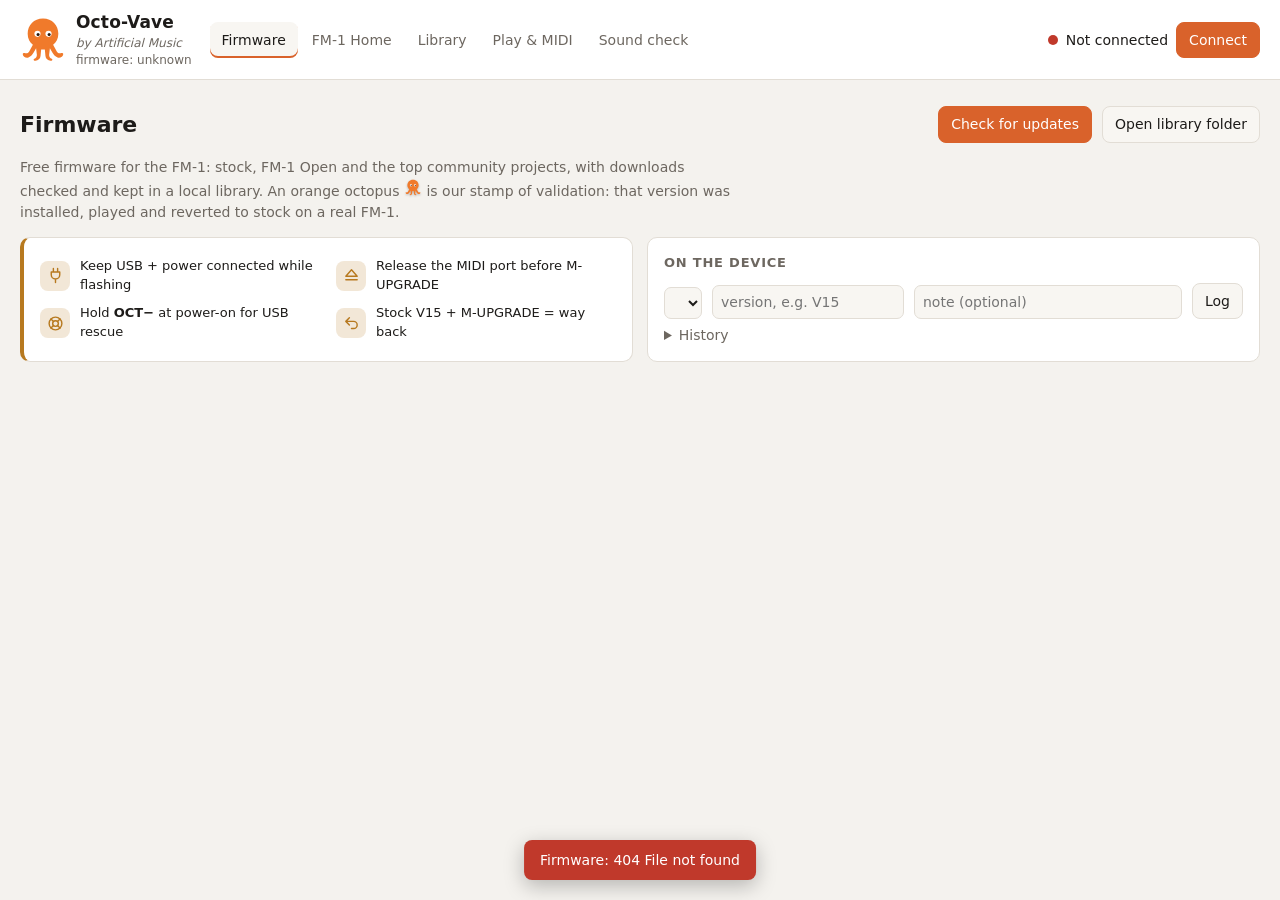
==== commit 24f4d2f8: "Library tab third; voice notes saved with patches; favorites below keyboard The Notes box moves into" ====
--- a/web/index.html
+++ b/web/index.html
@@ -18,9 +18,9 @@
     <nav id="tabs" role="tablist">
       <button data-tab="firmware" class="active">Firmware</button>
       <button data-tab="home">FM-1 Home</button>
+      <button data-tab="library">Library</button>
       <button data-tab="play">Play &amp; MIDI</button>
       <button data-tab="check">Sound check</button>
-      <button data-tab="library">Library</button>
     </nav>
     <div class="conn">
       <span id="connDot" class="dot off"></span>
@@ -68,7 +68,7 @@
         <h1>FM-1 Home</h1>
         <button id="customizeBtn" class="ghost" aria-expanded="false" aria-controls="customizePanel">Customize</button>
       </div>
-      <p class="intro">Play and shape the FM-1 from the browser: perform controls and FX, favorite patches, notes, a keyboard and the voice editor. Customize picks what shows.</p>
+      <p class="intro">Play and shape the FM-1 from the browser: perform controls and FX, a keyboard, favorite patches and the voice editor. Customize picks what shows.</p>
       <div id="customizePanel" class="card hidden">
         <h3>Show on FM-1 Home</h3>
         <div id="widgetToggles" class="toggles"></div>
@@ -121,21 +121,15 @@
         <p class="hint widget" data-widget="perform">Voice is what the dashboard last sent: the FM-1 doesn't report presets picked on the device. Clock sends F8 at 24 ppqn plus Start/Stop, and the arp and sequencer follow it.</p>
       </div>
 
-      <div class="grid home-duo">
-        <div class="card widget" data-widget="favorites">
-          <h3>Favorite patches</h3>
-          <div id="favList" class="chips"><span class="muted">Star patches in the Library to pin them here.</span></div>
-        </div>
-        <div class="card widget" data-widget="notes">
-          <h3>Notes</h3>
-          <textarea id="userNotes" rows="4" placeholder="Your scratchpad. Saved automatically."></textarea>
-        </div>
-      </div>
-
       <div class="card widget" data-widget="keys">
         <h3>Keyboard <small class="muted">Z–M / Q–U rows, octave with ← →</small></h3>
         <div class="row"><span>Octave <b id="octLabel">4</b></span> <label>Velocity <input id="velocity" type="range" min="1" max="127" value="100"></label></div>
         <div id="kbHome" class="keyboard"></div>
+      </div>
+
+      <div class="card widget" data-widget="favorites">
+        <h3>Favorite patches</h3>
+        <div id="favList" class="chips"><span class="muted">Star patches in the Library to pin them here.</span></div>
       </div>
 
       <div class="card widget home-sec" data-widget="voice">
@@ -158,6 +152,7 @@
             <button id="exportSyx">Export .syx</button>
             <button id="saveVoicePatch">Save to Library…</button>
           </div>
+          <label class="stack voice-notes">Notes <textarea id="userNotes" rows="3" placeholder="Notes for this patch: saved with it to the Library, and loaded back with it."></textarea></label>
           <div id="bankPick" class="hidden">
             <h3>Bank <small id="bankName" class="muted"></small></h3>
             <div id="bankVoices" class="chips"></div>
--- a/web/css/home.css
+++ b/web/css/home.css
@@ -39,7 +39,8 @@
 .fx-quick .switch.on::after { left: 17px; }
 
 /* Favorites + notes side by side */
-.home-duo { grid-template-columns: repeat(auto-fit, minmax(min(320px, 100%), 1fr)); }
+.voice-notes { margin-top: 10px; }
+.voice-notes textarea { width: 100%; resize: vertical; }
 
 /* Collapsible sections (voice editor, about) */
 .sec-bar { display: flex; align-items: center; gap: 8px 14px; flex-wrap: wrap; }
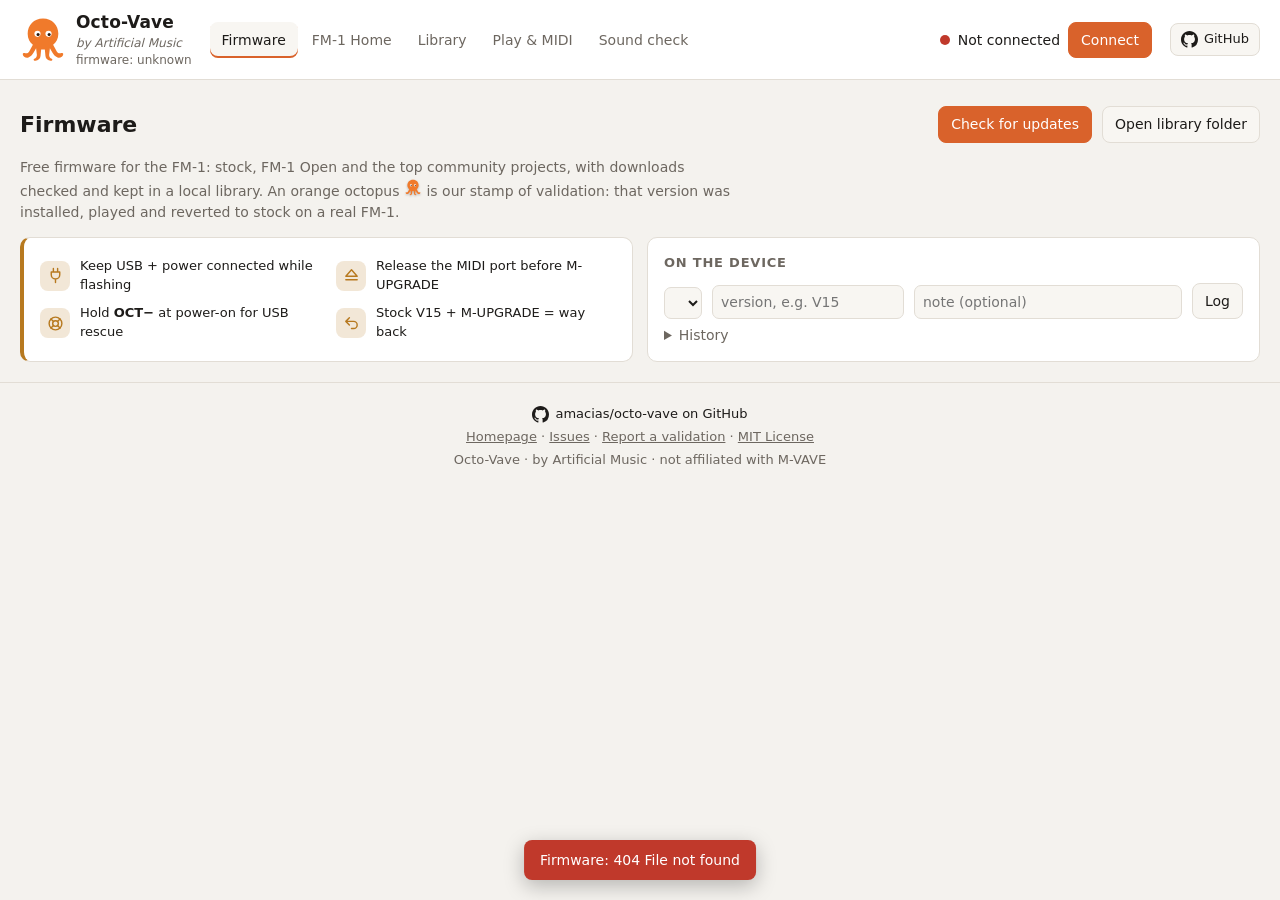
==== commit df830994: "Links back to the GitHub repo: homepage top bar and footer, app header and footer Co-Authored-By: Cl" ====
--- a/web/index.html
+++ b/web/index.html
@@ -27,6 +27,7 @@
       <span id="connText">Not connected</span>
       <button id="connectBtn" class="primary">Connect</button>
     </div>
+    <a class="gh-link top-gh" href="https://github.com/amacias/octo-vave" target="_blank" rel="noopener" title="Octo-Vave on GitHub: source, issues, validation reports"><svg class="gh" viewBox="0 0 16 16" aria-hidden="true"><path fill="currentColor" d="M8 0C3.58 0 0 3.58 0 8c0 3.54 2.29 6.53 5.47 7.59.4.07.55-.17.55-.38 0-.19-.01-.82-.01-1.49-2.01.37-2.53-.49-2.69-.94-.09-.23-.48-.94-.82-1.13-.28-.15-.68-.52-.01-.53.63-.01 1.08.58 1.23.82.72 1.21 1.87.87 2.33.66.07-.52.28-.87.51-1.07-1.78-.2-3.64-.89-3.64-3.95 0-.87.31-1.59.82-2.15-.08-.2-.36-1.02.08-2.12 0 0 .67-.21 2.2.82.64-.18 1.32-.27 2-.27.68 0 1.36.09 2 .27 1.53-1.04 2.2-.82 2.2-.82.44 1.1.16 1.92.08 2.12.51.56.82 1.27.82 2.15 0 3.07-1.87 3.75-3.65 3.95.29.25.54.73.54 1.48 0 1.07-.01 1.93-.01 2.2 0 .21.15.46.55.38A8.013 8.013 0 0016 8c0-4.42-3.58-8-8-8z"/></svg>GitHub</a>
   </header>
 
   <div id="stockWarn" class="banner hidden">
@@ -293,6 +294,17 @@
 
   </main>
 
+  <footer class="app-foot">
+    <a class="gh-link" href="https://github.com/amacias/octo-vave" target="_blank" rel="noopener"><svg class="gh" viewBox="0 0 16 16" aria-hidden="true"><path fill="currentColor" d="M8 0C3.58 0 0 3.58 0 8c0 3.54 2.29 6.53 5.47 7.59.4.07.55-.17.55-.38 0-.19-.01-.82-.01-1.49-2.01.37-2.53-.49-2.69-.94-.09-.23-.48-.94-.82-1.13-.28-.15-.68-.52-.01-.53.63-.01 1.08.58 1.23.82.72 1.21 1.87.87 2.33.66.07-.52.28-.87.51-1.07-1.78-.2-3.64-.89-3.64-3.95 0-.87.31-1.59.82-2.15-.08-.2-.36-1.02.08-2.12 0 0 .67-.21 2.2.82.64-.18 1.32-.27 2-.27.68 0 1.36.09 2 .27 1.53-1.04 2.2-.82 2.2-.82.44 1.1.16 1.92.08 2.12.51.56.82 1.27.82 2.15 0 3.07-1.87 3.75-3.65 3.95.29.25.54.73.54 1.48 0 1.07-.01 1.93-.01 2.2 0 .21.15.46.55.38A8.013 8.013 0 0016 8c0-4.42-3.58-8-8-8z"/></svg>amacias/octo-vave on GitHub</a>
+    <span class="foot-links">
+      <a href="https://amacias.github.io/octo-vave/" target="_blank" rel="noopener">Homepage</a> ·
+      <a href="https://github.com/amacias/octo-vave/issues" target="_blank" rel="noopener">Issues</a> ·
+      <a href="https://github.com/amacias/octo-vave/issues/new?template=validation-report.yml" target="_blank" rel="noopener">Report a validation</a> ·
+      <a href="https://github.com/amacias/octo-vave/blob/main/LICENSE" target="_blank" rel="noopener">MIT License</a>
+    </span>
+    <span>Octo-Vave · by Artificial Music · not affiliated with M-VAVE</span>
+  </footer>
+
   <div id="toast" class="toast hidden"></div>
   <script type="module" src="app.js"></script>
 </body>
--- a/web/style.css
+++ b/web/style.css
@@ -58,6 +58,15 @@
 nav button:hover { background: var(--panel-2); color: var(--ink); }
 nav button.active { background: var(--panel-2); color: var(--ink); box-shadow: inset 0 -2px var(--accent); }
 .conn { display: flex; align-items: center; gap: 8px; }
+.gh-link { display: inline-flex; align-items: center; gap: 6px; color: var(--ink); text-decoration: none; }
+.gh-link:hover { text-decoration: underline; }
+.gh-link .gh { width: 17px; height: 17px; }
+.top-gh { font-size: 13px; padding: 6px 10px; border: 1px solid var(--line); border-radius: 8px; background: var(--panel-2); }
+.top-gh:hover { text-decoration: none; border-color: var(--muted); }
+.app-foot { display: flex; flex-direction: column; align-items: center; gap: 4px; padding: 22px 20px 30px;
+  border-top: 1px solid var(--line); color: var(--muted); font-size: 13px; text-align: center; }
+.app-foot .foot-links a { color: var(--muted); }
+.app-foot .foot-links a:hover { color: var(--ink); }
 .dot { width: 10px; height: 10px; border-radius: 50%; background: var(--muted); }
 .dot.on { background: var(--ok); box-shadow: 0 0 0 3px color-mix(in srgb, var(--ok) 25%, transparent); }
 .dot.off { background: var(--bad); }
--- a/web/css/firmware.css
+++ b/web/css/firmware.css
@@ -53,6 +53,24 @@
 .trait.sum .fg { stroke: #fff; }
 .trait.aid .bg { fill: #2F7DE1; }
 .trait.aid .fg-fill { fill: #fff; }
+.trait.og .bg { fill: #B7791F; }
+.trait.og .ring { fill: none; stroke: #F6D9A3; stroke-width: .8; opacity: .7; }
+.trait .fg-text { fill: #fff; font: 800 9.5px system-ui, sans-serif; }
+.trait.web .bg { fill: #0E9AA7; }
+.trait.web .fg { stroke: #fff; }
+.trait.python .bg { fill: #E3B505; }
+.trait.python .fg { stroke: #2B2205; }
+.trait.python .fg-fill { fill: #2B2205; }
+.trait.python .eye { fill: #E3B505; }
+.trait.m-upgrade .bg { fill: #475569; }
+.trait.m-upgrade .fg { stroke: #fff; }
+.trait.m-upgrade .fg-text { font-size: 11px; }
+.fw-install { display: inline-flex; align-items: center; gap: 3px; margin-left: auto; }
+/* the validated file's pinned sha256 */
+.fw-pin { display: flex; align-items: center; gap: 6px; flex-wrap: wrap; font-size: 12px; margin: 2px 0 6px; }
+.fw-pin .octo { width: 15px; height: 15px; }
+.fw-pin code { font: 12px var(--mono); }
+.fw-pin .mini-btn { padding: 1px 8px; font-size: 11.5px; }
 .trait.off .bg { fill: #8A9099; }
 .trait.off { opacity: .4; }
 .fw-legend-row { display: flex; justify-content: flex-start; align-items: center; flex-wrap: wrap; gap: 4px 12px; margin: 4px 0 -6px; }
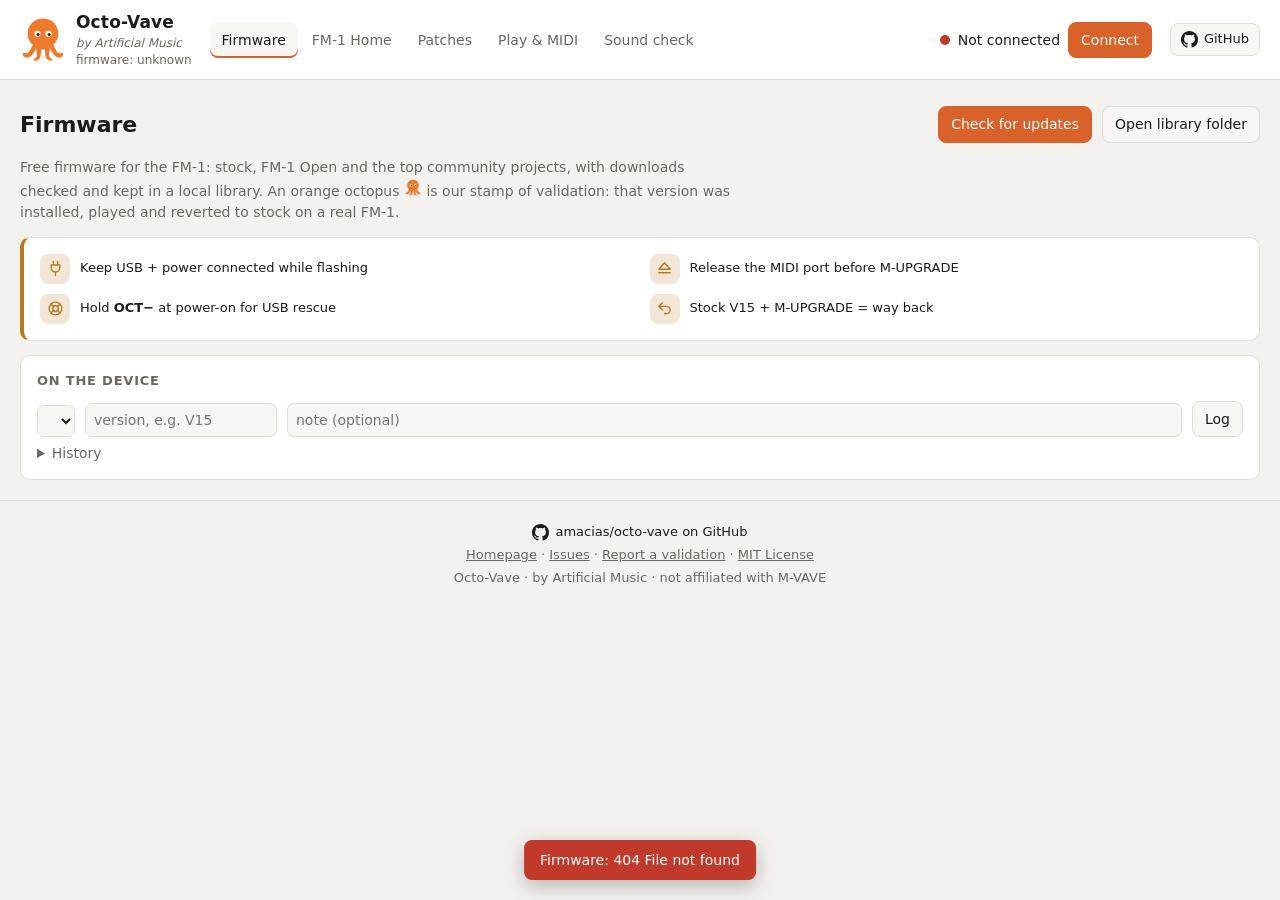
==== commit 3bd5cd60: "Leaderboard homepage, Patches tab, ARP, steadier firmware cards Homepage: - "Firmware" becomes the F" ====
--- a/web/index.html
+++ b/web/index.html
@@ -18,7 +18,7 @@
     <nav id="tabs" role="tablist">
       <button data-tab="firmware" class="active">Firmware</button>
       <button data-tab="home">FM-1 Home</button>
-      <button data-tab="library">Library</button>
+      <button data-tab="library">Patches</button>
       <button data-tab="play">Play &amp; MIDI</button>
       <button data-tab="check">Sound check</button>
     </nav>
@@ -109,7 +109,7 @@
               <span class="muted">CC 0–23. CC 1 here is Filter Type, not the mod wheel.</span>
               <div class="row">
                 <button id="fxSendAll" class="primary">Send all</button>
-                <button id="fxSave">Save to Library…</button>
+                <button id="fxSave">Save to Patches…</button>
               </div>
             </div>
             <div id="fxGrid" class="fx-grid"></div>
@@ -124,13 +124,14 @@
 
       <div class="card widget" data-widget="keys">
         <h3>Keyboard <small class="muted">Z–M / Q–U rows, octave with ← →</small></h3>
-        <div class="row"><span>Octave <b id="octLabel">4</b></span> <label>Velocity <input id="velocity" type="range" min="1" max="127" value="100"></label></div>
+        <div class="row"><span>Octave <b id="octLabel">4</b></span> <label>Velocity <input id="velocity" type="range" min="1" max="127" value="100"></label>
+          <button id="arpBtn" aria-pressed="false" title="Arpeggiator: held keys play one at a time, lowest to highest, in eighth notes at the Perform BPM. Played by this app: the FM-1's own arp can't be switched over MIDI.">ARP</button></div>
         <div id="kbHome" class="keyboard"></div>
       </div>
 
       <div class="card widget" data-widget="favorites">
         <h3>Favorite patches</h3>
-        <div id="favList" class="chips"><span class="muted">Star patches in the Library to pin them here.</span></div>
+        <div id="favList" class="chips"><span class="muted">Star patches in Patches to pin them here.</span></div>
       </div>
 
       <div class="card widget home-sec" data-widget="voice">
@@ -151,9 +152,9 @@
             <button id="randVoiceBtn">Randomize</button>
             <label class="file-btn">Import .syx<input id="syxFile" type="file" accept=".syx,.SYX" hidden></label>
             <button id="exportSyx">Export .syx</button>
-            <button id="saveVoicePatch">Save to Library…</button>
-          </div>
-          <label class="stack voice-notes">Notes <textarea id="userNotes" rows="3" placeholder="Notes for this patch: saved with it to the Library, and loaded back with it."></textarea></label>
+            <button id="saveVoicePatch">Save to Patches…</button>
+          </div>
+          <label class="stack voice-notes">Notes <textarea id="userNotes" rows="3" placeholder="Notes for this patch: saved with it in Patches, and loaded back with it."></textarea></label>
           <div id="bankPick" class="hidden">
             <h3>Bank <small id="bankName" class="muted"></small></h3>
             <div id="bankVoices" class="chips"></div>
@@ -267,10 +268,10 @@
       <div id="checkList" class="check-list"></div>
     </section>
 
-    <!-- LIBRARY ------------------------------------------------------ -->
+    <!-- PATCHES ------------------------------------------------------ -->
     <section id="tab-library" class="tab">
       <div class="section-head">
-        <h1>Library</h1>
+        <h1>Patches</h1>
         <div class="row">
           <button id="libNew" class="primary">Save current…</button>
           <label class="file-btn">Import JSON<input id="libImport" type="file" accept=".json" hidden></label>
--- a/web/style.css
+++ b/web/style.css
@@ -189,70 +189,14 @@
 .safe-item { display: flex; gap: 10px; align-items: center; font-size: 13px; }
 .safe-ic { width: 30px; height: 30px; flex: none; border-radius: 8px; display: grid; place-items: center; background: color-mix(in srgb, var(--warn) 18%, transparent); color: var(--warn); }
 .safe-ic .ic { width: 17px; height: 17px; }
-.fw-title a.mini { color: var(--muted); display: inline-flex; padding: 2px; border-radius: 6px; }
-.fw-title a.mini:hover { color: var(--ink); background: var(--panel-2); }
-.fw-title .by + a.mini { margin-left: 4px; }
-.fw-section { font-size: 15px; margin: 22px 0 10px; display: flex; align-items: center; gap: 8px; }
-.fw-section .info { color: var(--muted); cursor: help; font-weight: 400; }
-.fw-cards { display: grid; grid-template-columns: repeat(auto-fill, minmax(290px, 1fr)); gap: 14px; }
-.fw-card { background: var(--panel); border: 1px solid var(--line); border-radius: 14px; overflow: hidden; display: flex; flex-direction: column; transition: transform .15s, box-shadow .15s; }
-.fw-card:hover { transform: translateY(-2px); box-shadow: 0 8px 24px rgba(0,0,0,.18); }
-.fw-card.current { border-color: hsl(var(--h) 70% 55%); box-shadow: 0 0 0 2px hsl(var(--h) 70% 55%); }
-
-/* Header: the square LCD capture beside name, author and tagline. */
-.fw-head { display: grid; grid-template-columns: 92px 1fr; gap: 12px; padding: 14px 14px 0; align-items: start; }
-.fw-art { width: 92px; height: 92px; border-radius: 8px; overflow: hidden; background: #000; box-shadow: 0 1px 0 var(--line), 0 2px 8px rgba(0,0,0,.35); }
-.fw-art img { width: 100%; height: 100%; object-fit: cover; display: block; }
-.fw-headtext { min-width: 0; display: flex; flex-direction: column; gap: 2px; }
-.fw-headtext .by { color: var(--muted); font-size: 12px; white-space: nowrap; overflow: hidden; text-overflow: ellipsis; }
-.fw-headtext .fw-tag { margin-top: 4px; font-size: 13px; line-height: 1.35; display: -webkit-box; -webkit-line-clamp: 3; -webkit-box-orient: vertical; overflow: hidden; }
-.fw-title .grow { flex: 1; min-width: 0; }
-.fw-title .rank { font: 700 12px var(--mono); color: var(--muted); align-self: center; }
-.flag { font: 700 10px var(--mono); letter-spacing: .06em; padding: 2px 7px; border-radius: 999px; color: #fff; }
-.flag.on { background: var(--ok); }
-.flag.up { background: var(--warn); }
-.flag.new { background: var(--accent); }
-
-.fw-body { padding: 12px 14px 14px; display: flex; flex-direction: column; gap: 8px; flex: 1; }
-.fw-title { display: flex; align-items: baseline; gap: 8px; }
-.fw-title b { font-size: 17px; }
-.fw-title .by { color: var(--muted); font-size: 12px; margin-left: auto; white-space: nowrap; overflow: hidden; text-overflow: ellipsis; }
-.fw-tag { font-size: 13.5px; }
-.fw-chips { display: flex; flex-wrap: wrap; gap: 5px; }
-.fw-chips span { font-size: 11.5px; padding: 2px 8px; border-radius: 999px; background: hsl(var(--h) 60% 50% / .14); color: hsl(var(--h) 55% 45%); }
-@media (prefers-color-scheme: dark) { :root:not([data-theme="light"]) .fw-chips span { color: hsl(var(--h) 80% 72%); } }
-:root[data-theme="dark"] .fw-chips span { color: hsl(var(--h) 80% 72%); }
-.fw-stats { display: flex; gap: 12px; font-size: 12.5px; color: var(--muted); flex-wrap: wrap; align-items: center; }
-.fw-stats b { color: var(--ink); font-family: var(--mono); font-weight: 600; }
-.fw-actions { display: flex; gap: 6px; flex-wrap: wrap; margin-top: auto; padding-top: 4px; }
-.fw-actions .btn, .fw-actions button { font-size: 13px; padding: 6px 10px; }
+
+
 a.btn { display: inline-flex; align-items: center; gap: 6px; padding: 7px 12px; border-radius: 8px; border: 1px solid var(--line); background: var(--panel-2); color: var(--ink); text-decoration: none; }
 a.btn:hover { border-color: var(--muted); }
 a.btn.icon-only { padding: 6px 8px; }
 button.got { color: var(--ok); border-color: color-mix(in srgb, var(--ok) 50%, var(--line)); }
 .ic { width: 15px; height: 15px; fill: none; stroke: currentColor; stroke-width: 2; stroke-linecap: round; stroke-linejoin: round; flex: none; }
-.fw-lib { display: flex; align-items: center; gap: 6px; font-size: 12px; color: var(--ok); }
-.fw-more summary { cursor: pointer; color: var(--muted); font-size: 12.5px; }
-.fw-more[open] { font-size: 13px; }
-.fw-more p { margin: 8px 0; }
-.fw-card .rel, details .rel { border-top: 1px solid var(--line); padding-top: 8px; margin-top: 8px; }
-.asset { display: flex; align-items: center; gap: 8px; font-size: 12.5px; padding: 3px 0; }
-.asset .name { font-family: var(--mono); flex: 1; overflow: hidden; text-overflow: ellipsis; white-space: nowrap; }
-.local { background: var(--panel-2); border-radius: 8px; padding: 8px 10px; font-size: 12.5px; margin-top: 8px; }
-.local .f { display: flex; gap: 8px; align-items: center; padding: 3px 0; flex-wrap: wrap; }
-.local .sha { font: 11px var(--mono); color: var(--muted); flex: 1; }
-.dir, .val { margin-top: 22px; }
-.dir-list { list-style: none; margin: 0; padding: 0; columns: 2 460px; column-gap: 36px; font-size: 13px; }
-.dir-list li { display: grid; grid-template-columns: 2.6em 1fr auto; gap: 8px; align-items: baseline; padding: 5px 0; border-bottom: 1px solid var(--line); break-inside: avoid; }
-.dir-rank { color: var(--muted); font: 12px var(--mono); }
-.dir-main { white-space: nowrap; overflow: hidden; text-overflow: ellipsis; }
-.dir-stats { color: var(--muted); font: 11.5px var(--mono); white-space: nowrap; }
-.dir-list li a { font-weight: 600; text-decoration: none; }
-.dir-list li a:hover { text-decoration: underline; }
-.dir-desc { color: var(--muted); }
-.dir-star { color: var(--accent); margin-left: 4px; font-size: 11px; }
-.dir-tag { font-size: 10.5px; margin-left: 6px; padding: 1px 6px; border-radius: 999px; border: 1px solid var(--line); color: var(--muted); }
-@media (max-width: 640px) { .fw-safe { grid-template-columns: 1fr; } .fw-top { grid-template-columns: 1fr; } .dir-list li { white-space: normal; } }
+@media (max-width: 640px) { .fw-safe { grid-template-columns: 1fr; } .fw-top { grid-template-columns: 1fr; } }
 
 /* sound check */
 .check-list { display: grid; gap: 6px; }
@@ -273,17 +217,6 @@
 .check .answers button.was { background: var(--panel-2); color: var(--muted); border-color: var(--line); }
 @media (max-width: 640px) { .check { grid-template-columns: 1fr; } .check .answers { justify-content: flex-start; } }
 
-/* validation (orange octopus) */
-.octo-wrap { display: inline-flex; align-items: center; cursor: help; }
-.octo { width: 20px; height: 20px; display: block; filter: drop-shadow(0 1px 1px rgba(0,0,0,.25)); }
-.octo-wrap.older { opacity: .45; filter: grayscale(.3); }
-.fw-title .octo-wrap { align-self: center; }
-.val h3 { display: flex; align-items: center; gap: 8px; }
-.val-row { display: flex; align-items: center; gap: 10px; padding: 7px 0; border-bottom: 1px solid var(--line); font-size: 13px; flex-wrap: wrap; }
-.val-row .grow { flex: 1; min-width: 0; }
-.val-steps { color: var(--ok); font-size: 12px; }
-.val details { margin-top: 10px; }
-
 /* explore */
 .explore-grid { display: grid; grid-template-columns: repeat(auto-fit, minmax(340px, 1fr)); gap: 14px; }
 .explore-grid ul { margin: 0; padding-left: 18px; }
@@ -298,5 +231,5 @@
 @media (max-width: 640px) {
   main { padding: 12px 16px; }
   .topbar { padding: 10px 16px; }
-  .grid.two, .op-grid, .fw-cards { grid-template-columns: 1fr; }
-}
+  .grid.two, .op-grid { grid-template-columns: 1fr; }
+}
--- a/web/css/firmware.css
+++ b/web/css/firmware.css
@@ -1,4 +1,77 @@
 /* firmware.css: owned by the firmware feature. Feature-specific styles go here, not in style.css. */
+/* The card rules are shared with the homepage (docs/css/firmware.css, a copy kept by tools/fm1_site.py).
+   They use only theme variables: --bg, --panel, --panel-2, --ink, --muted, --line, --accent, --ok, --warn, --bad, --mono, --radius. */
+
+/* cards, the Also popular list, the validated rows */
+.fw-title a.mini { color: var(--muted); display: inline-flex; padding: 2px; border-radius: 6px; }
+.fw-title a.mini:hover { color: var(--ink); background: var(--panel-2); }
+.fw-title .by + a.mini { margin-left: 4px; }
+.fw-section { font-size: 15px; margin: 22px 0 10px; display: flex; align-items: center; gap: 8px; }
+.fw-section .info { color: var(--muted); cursor: help; font-weight: 400; }
+.fw-cards { display: grid; grid-template-columns: repeat(auto-fill, minmax(290px, 1fr)); gap: 14px; }
+.fw-card { background: var(--panel); border: 1px solid var(--line); border-radius: 14px; overflow: hidden; transition: transform .15s, box-shadow .15s;
+  display: grid; grid-template-columns: minmax(0, 1fr); grid-row: span 2; grid-template-rows: subgrid; row-gap: 0; }  /* top part / buttons + More, on the row's shared tracks */
+.fw-top { display: flex; flex-direction: column; }
+.fw-card:hover { transform: translateY(-2px); box-shadow: 0 8px 24px rgba(0,0,0,.18); }
+.fw-card.current { border-color: hsl(var(--h) 70% 55%); box-shadow: 0 0 0 2px hsl(var(--h) 70% 55%); }
+/* Header: the square LCD capture beside name, author and tagline. */
+.fw-head { display: grid; grid-template-columns: 92px 1fr; gap: 12px; padding: 14px 14px 0; align-items: start; }
+.fw-art { width: 92px; height: 92px; border-radius: 8px; overflow: hidden; background: #000; box-shadow: 0 1px 0 var(--line), 0 2px 8px rgba(0,0,0,.35); }
+.fw-art img { width: 100%; height: 100%; object-fit: cover; display: block; }
+.fw-headtext { min-width: 0; display: flex; flex-direction: column; gap: 2px; }
+.fw-headtext .by { color: var(--muted); font-size: 12px; white-space: nowrap; overflow: hidden; text-overflow: ellipsis; }
+.fw-headtext .fw-tag { margin-top: 4px; font-size: 13px; line-height: 1.35; display: -webkit-box; -webkit-line-clamp: 3; -webkit-box-orient: vertical; overflow: hidden; }
+.fw-title .grow { flex: 1; min-width: 0; }
+.fw-title .rank { font: 700 12px var(--mono); color: var(--muted); align-self: center; }
+.flag { font: 700 10px var(--mono); letter-spacing: .06em; padding: 2px 7px; border-radius: 999px; color: #fff; }
+.flag.on { background: var(--ok); }
+.flag.up { background: var(--warn); }
+.flag.new { background: var(--accent); }
+.fw-body { padding: 12px 14px 0; display: flex; flex-direction: column; gap: 8px; }
+.fw-body.fw-foot { padding: 8px 14px 14px; }
+.fw-title { display: flex; align-items: baseline; gap: 8px; }
+.fw-title b { font-size: 17px; }
+.fw-title .by { color: var(--muted); font-size: 12px; margin-left: auto; white-space: nowrap; overflow: hidden; text-overflow: ellipsis; }
+.fw-tag { font-size: 13.5px; }
+.fw-chips { display: flex; flex-wrap: wrap; gap: 5px; }
+.fw-chips span { font-size: 11.5px; padding: 2px 8px; border-radius: 999px; background: hsl(var(--h) 60% 50% / .14); color: hsl(var(--h) 55% 45%); }
+@media (prefers-color-scheme: dark) { :root:not([data-theme="light"]) .fw-chips span { color: hsl(var(--h) 80% 72%); } }
+:root[data-theme="dark"] .fw-chips span { color: hsl(var(--h) 80% 72%); }
+.fw-stats { display: flex; gap: 12px; font-size: 12.5px; color: var(--muted); flex-wrap: wrap; align-items: center; }
+.fw-stats b { color: var(--ink); font-family: var(--mono); font-weight: 600; }
+.fw-actions { display: flex; gap: 6px; flex-wrap: wrap; padding-top: 4px; }
+.fw-actions .btn, .fw-actions button { font-size: 13px; padding: 6px 10px; }
+.fw-lib { display: flex; align-items: center; gap: 6px; font-size: 12px; color: var(--ok); }
+.fw-more summary { cursor: pointer; color: var(--muted); font-size: 12.5px; }
+.fw-more[open] { font-size: 13px; }
+.fw-more p { margin: 8px 0; }
+.fw-card .rel, details .rel { border-top: 1px solid var(--line); padding-top: 8px; margin-top: 8px; }
+.asset { display: flex; align-items: center; gap: 8px; font-size: 12.5px; padding: 3px 0; }
+.asset .name { font-family: var(--mono); flex: 1; overflow: hidden; text-overflow: ellipsis; white-space: nowrap; }
+.local { background: var(--panel-2); border-radius: 8px; padding: 8px 10px; font-size: 12.5px; margin-top: 8px; }
+.local .f { display: flex; gap: 8px; align-items: center; padding: 3px 0; flex-wrap: wrap; }
+.local .sha { font: 11px var(--mono); color: var(--muted); flex: 1; }
+.dir, .val { margin-top: 22px; }
+.dir-list { list-style: none; margin: 0; padding: 0; columns: 2 460px; column-gap: 36px; font-size: 13px; }
+.dir-list li { display: grid; grid-template-columns: 2.6em 1fr auto; gap: 8px; align-items: baseline; padding: 5px 0; border-bottom: 1px solid var(--line); break-inside: avoid; }
+.dir-rank { color: var(--muted); font: 12px var(--mono); }
+.dir-main { white-space: nowrap; overflow: hidden; text-overflow: ellipsis; }
+.dir-stats { color: var(--muted); font: 11.5px var(--mono); white-space: nowrap; }
+.dir-list li a { font-weight: 600; text-decoration: none; }
+.dir-list li a:hover { text-decoration: underline; }
+.dir-desc { color: var(--muted); }
+.dir-star { color: var(--accent); margin-left: 4px; font-size: 11px; }
+.dir-tag { font-size: 10.5px; margin-left: 6px; padding: 1px 6px; border-radius: 999px; border: 1px solid var(--line); color: var(--muted); }
+/* validation (orange octopus) */
+.octo-wrap { display: inline-flex; align-items: center; cursor: help; }
+.octo { width: 20px; height: 20px; display: block; filter: drop-shadow(0 1px 1px rgba(0,0,0,.25)); }
+.fw-title .octo-wrap { align-self: center; }
+.val h3 { display: flex; align-items: center; gap: 8px; }
+.val-row { display: flex; align-items: center; gap: 10px; padding: 7px 0; border-bottom: 1px solid var(--line); font-size: 13px; flex-wrap: wrap; }
+.val-row .grow { flex: 1; min-width: 0; }
+.val-steps { color: var(--ok); font-size: 12px; }
+.val details { margin-top: 10px; }
+@media (max-width: 640px) { .dir-list li { white-space: normal; } .fw-cards { grid-template-columns: 1fr; } }
 
 /* Neutral stand-in screen for cards built from GitHub metadata (never a fetched screenshot). */
 .fw-art.ph { display: grid; place-items: center; background:
@@ -36,11 +109,10 @@
 /* card traits: egg open/closed source, green checksum, blue first-aid revert; grey = no or unknown */
 .fw-headtext .by { display: flex; align-items: center; gap: 6px; }
 .fw-headtext .by .by-name { min-width: 0; overflow: hidden; text-overflow: ellipsis; }
-.fw-tools { display: inline-flex; align-items: center; gap: 3px; margin-left: auto; flex: none; }
+.fw-tools { display: inline-flex; align-items: center; gap: 3px; flex: none; }
 .fw-tools a.mini { color: var(--muted); display: inline-flex; padding: 1px; border-radius: 6px; }
 .fw-tools a.mini:hover { color: var(--ink); background: var(--panel-2); }
 .fw-tools a.mini .ic { width: 16px; height: 16px; }
-.fw-tools .fw-traits { margin-left: 4px; }
 .fw-traits { display: inline-flex; gap: 3px; flex: none; }
 /* top line: name left, octopus alone on the right, 1.5x size */
 .fw-title { min-height: 30px; }
@@ -65,7 +137,13 @@
 .trait.m-upgrade .bg { fill: #475569; }
 .trait.m-upgrade .fg { stroke: #fff; }
 .trait.m-upgrade .fg-text { font-size: 11px; }
-.fw-install { display: inline-flex; align-items: center; gap: 3px; margin-left: auto; }
+.fw-install { display: inline-flex; align-items: center; gap: 3px; }
+/* all card icons in one row under the buttons, groups split by a thin rule */
+.fw-icons { display: flex; align-items: center; flex-wrap: wrap; gap: 6px; margin: 6px -14px 0; padding: 7px 14px;
+  background: var(--panel-2); border-top: 1px solid var(--line); border-bottom: 1px solid var(--line); }
+.fw-icons > * + * { padding-left: 7px; border-left: 1px solid var(--line); }
+/* the newer install icons (OG, install methods) sit at the right edge */
+.fw-icons > .fw-install { margin-left: auto; border-left: 0; }
 /* the validated file's pinned sha256 */
 .fw-pin { display: flex; align-items: center; gap: 6px; flex-wrap: wrap; font-size: 12px; margin: 2px 0 6px; }
 .fw-pin .octo { width: 15px; height: 15px; }
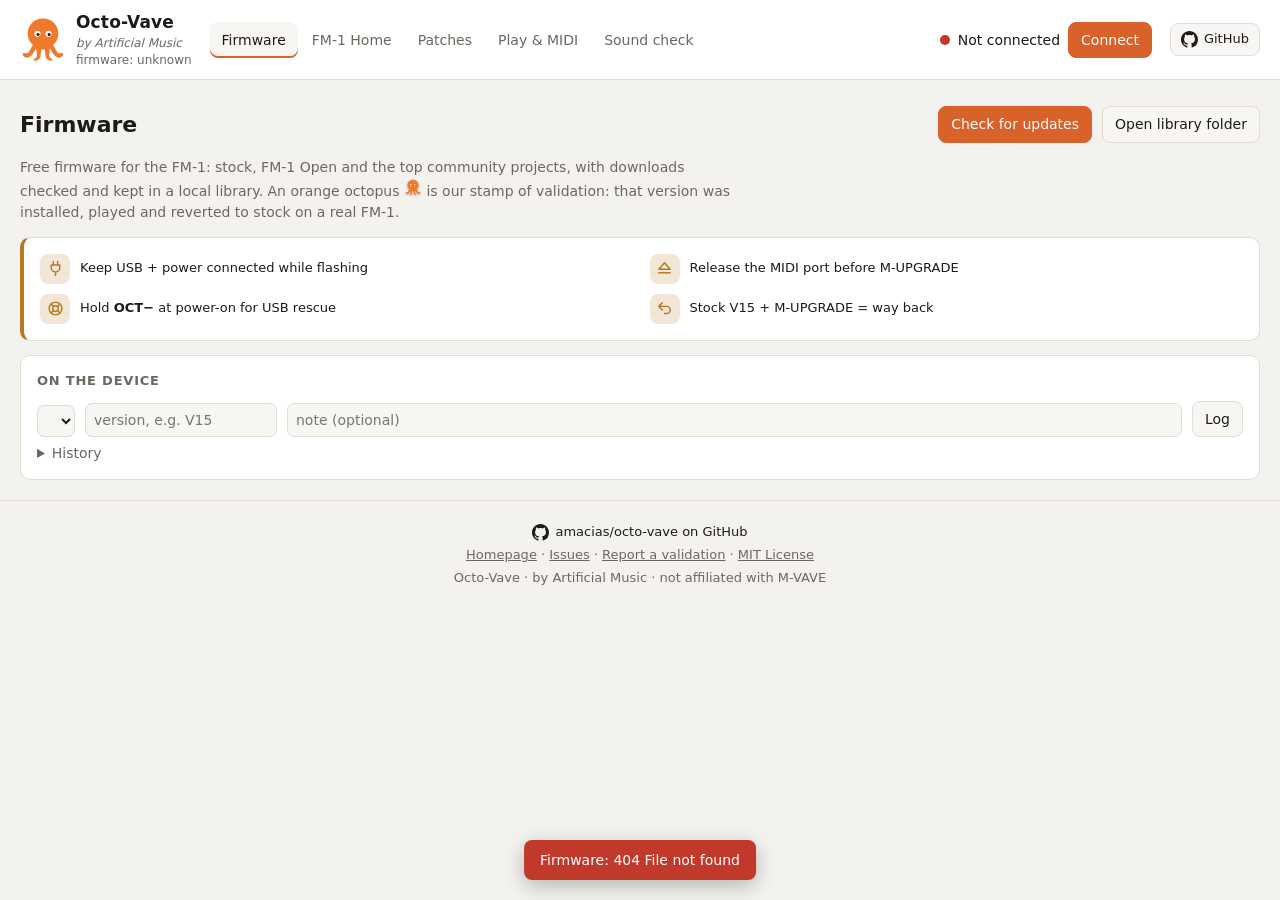
==== commit f775597f: "Remove the ARP button It played an arpeggio from the app instead of switching the FM-1's own arp, wh" ====
--- a/web/index.html
+++ b/web/index.html
@@ -124,8 +124,7 @@
 
       <div class="card widget" data-widget="keys">
         <h3>Keyboard <small class="muted">Z–M / Q–U rows, octave with ← →</small></h3>
-        <div class="row"><span>Octave <b id="octLabel">4</b></span> <label>Velocity <input id="velocity" type="range" min="1" max="127" value="100"></label>
-          <button id="arpBtn" aria-pressed="false" title="Arpeggiator: held keys play one at a time, lowest to highest, in eighth notes at the Perform BPM. Played by this app: the FM-1's own arp can't be switched over MIDI.">ARP</button></div>
+        <div class="row"><span>Octave <b id="octLabel">4</b></span> <label>Velocity <input id="velocity" type="range" min="1" max="127" value="100"></label></div>
         <div id="kbHome" class="keyboard"></div>
       </div>
 
